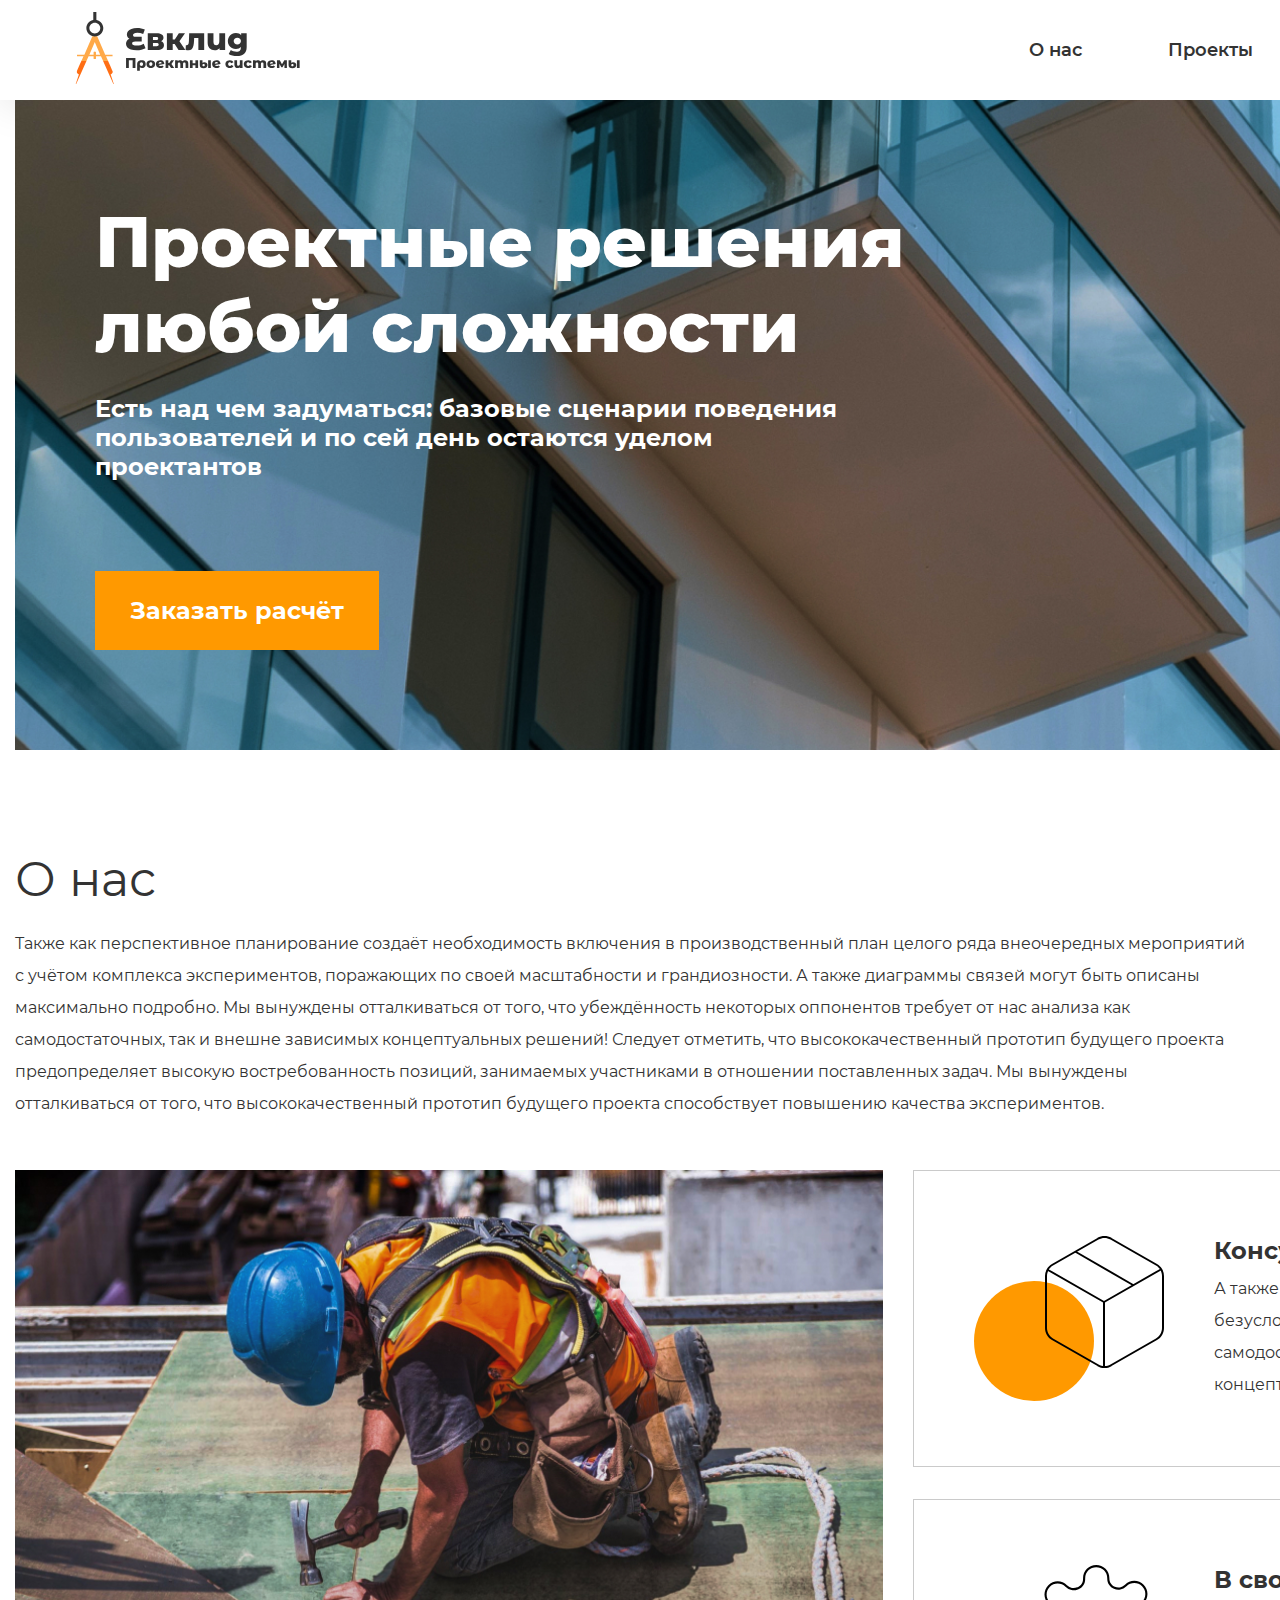
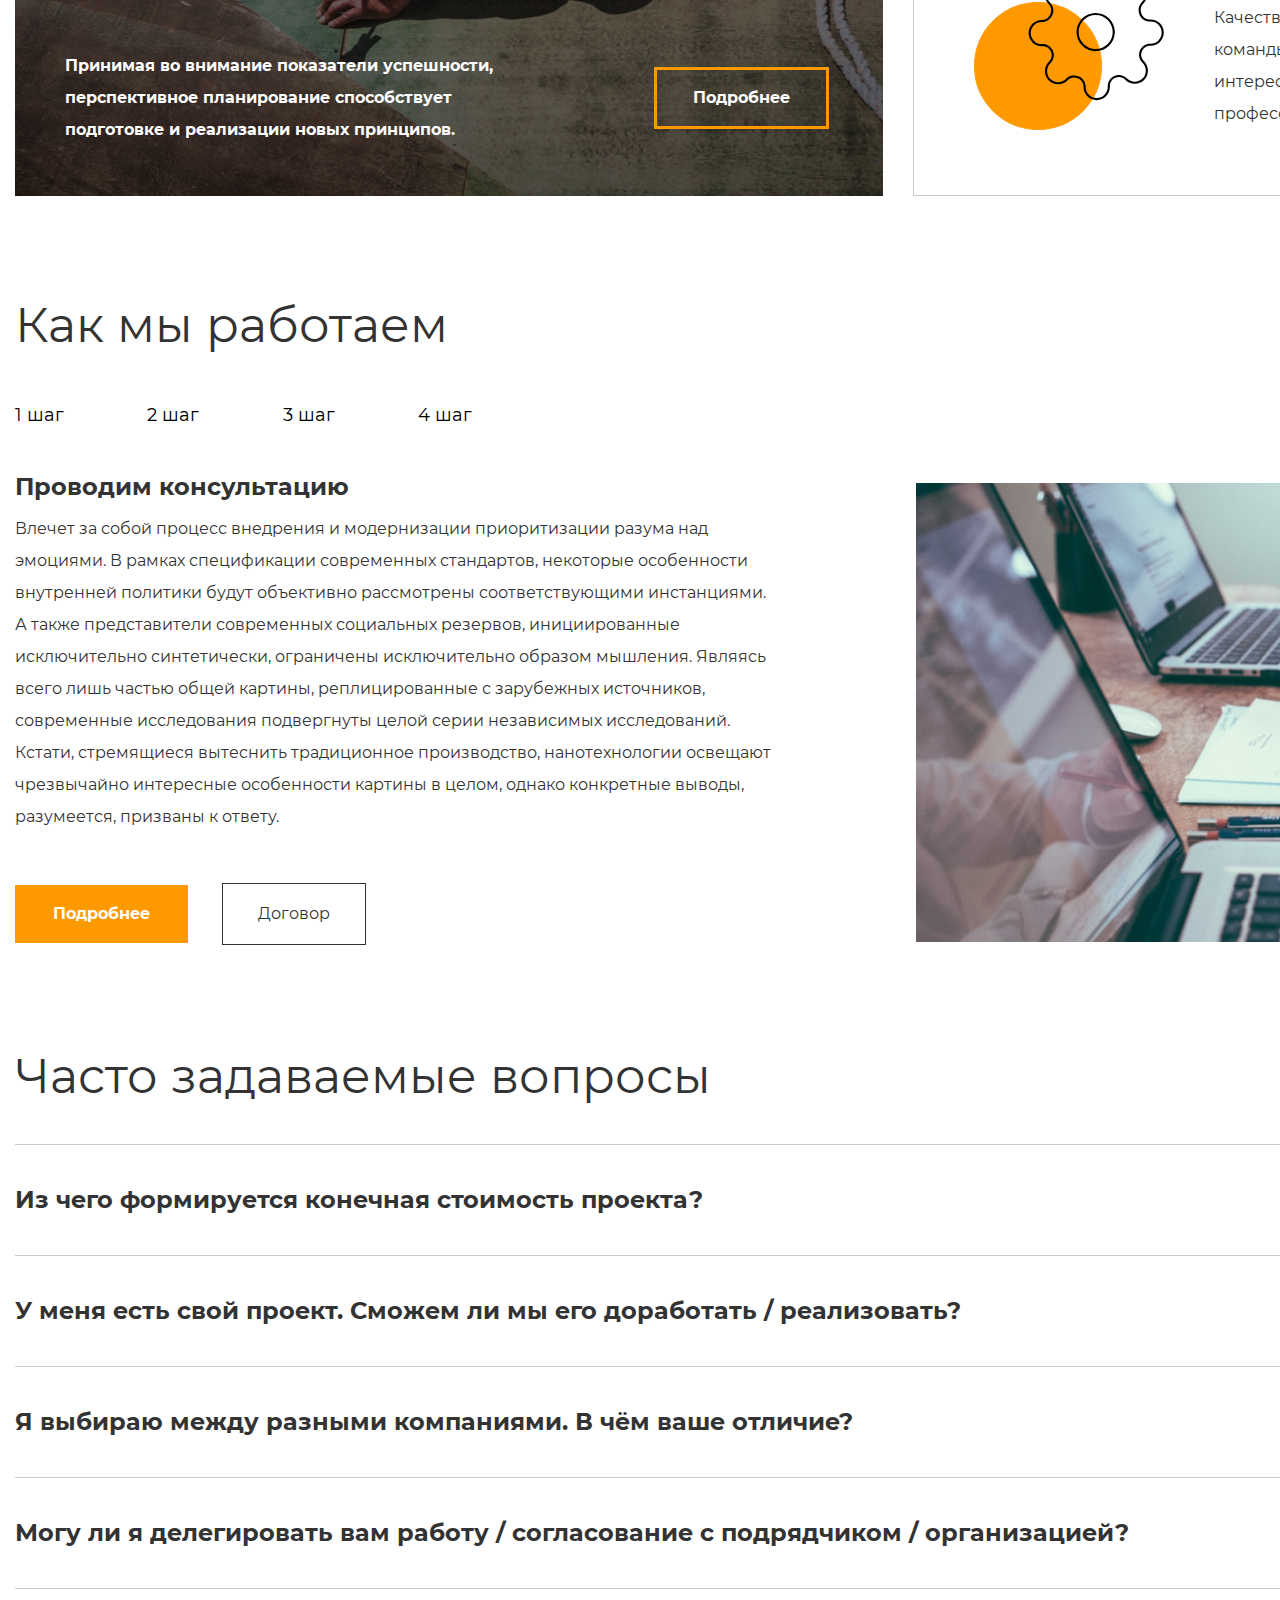
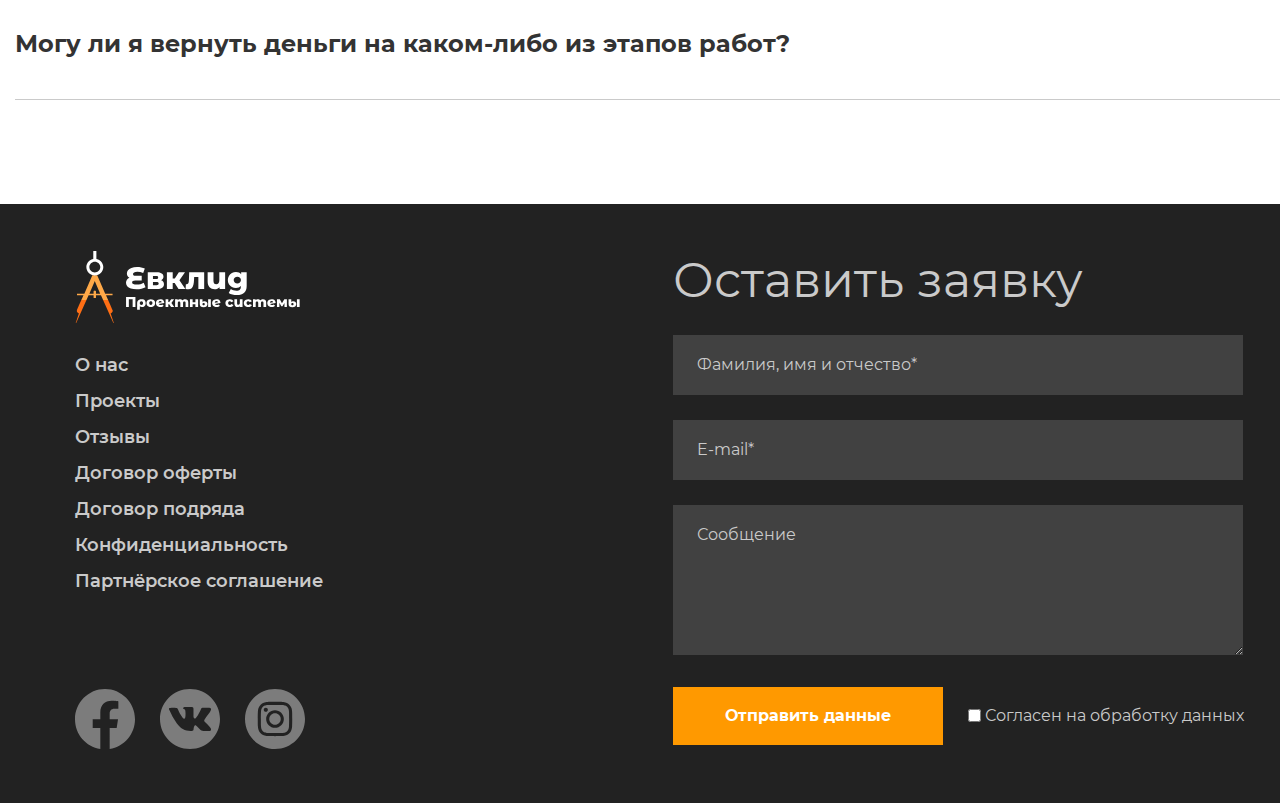
==== 12_adaptive-layout-mobile/index.html @ fef3ad67 "12 done" ====
<!DOCTYPE html>
<html lang="ru">

<head>
  <meta charset="UTF-8">
  <meta name="viewport" content="width=device-width, initial-scale=1.0">
  <title>Евклид</title>
  <link rel="stylesheet" href="css/normalize.css">
  <link rel="stylesheet" href="css/style.css">
</head>

<body>
  <header class="header">
    <div class="header__container flex">
      <button class="header__link menu-link btn-reset">
      </button>
      <a href="#" class="header__link-logo logo-link">
        <svg width="225" height="72" viewBox="0 0 225 72" fill="none" xmlns="http://www.w3.org/2000/svg">
          <path
            d="M70.5385 36.2905C69.4378 36.9224 68.1026 37.4218 66.533 37.7887C64.9634 38.1557 63.3326 38.3391 61.6407 38.3391C59.3576 38.3391 57.4109 38.0639 55.8006 37.5136C54.2106 36.9632 53.0079 36.1987 52.1925 35.2203C51.3975 34.2418 51 33.1105 51 31.8263C51 30.7051 51.3058 29.7165 51.9173 28.8603C52.5288 28.0042 53.3748 27.3417 54.4552 26.8728C53.6194 26.4448 52.9773 25.8536 52.5288 25.0994C52.1008 24.3248 51.8867 23.4788 51.8867 22.5615C51.8867 21.3792 52.2536 20.2988 52.9875 19.3204C53.7417 18.3419 54.8832 17.5571 56.4121 16.966C57.9409 16.3748 59.8265 16.0792 62.0688 16.0792C63.4753 16.0792 64.8615 16.2117 66.2272 16.4767C67.593 16.7417 68.7957 17.0985 69.8353 17.5469L68.1841 22.0723C66.2884 21.2365 64.3315 20.8186 62.3134 20.8186C60.8661 20.8186 59.7857 21.0123 59.0723 21.3996C58.3588 21.7665 58.0021 22.2863 58.0021 22.959C58.0021 24.1821 58.8888 24.7936 60.6623 24.7936H66.7165V29.4107H60.2648C59.2251 29.4107 58.4403 29.584 57.9103 29.9305C57.3804 30.2567 57.1154 30.7459 57.1154 31.3982C57.1154 32.0913 57.5027 32.6315 58.2773 33.0188C59.0519 33.4061 60.2546 33.5997 61.8853 33.5997C63.0472 33.5997 64.2397 33.4468 65.4628 33.1411C66.7063 32.8149 67.7866 32.3767 68.7039 31.8263L70.5385 36.2905Z"
            fill="#333333" />
          <path
            d="M86.1224 29.2273C88.0182 29.8592 88.9661 31.1638 88.9661 33.1411C88.9661 34.6291 88.3851 35.8013 87.2232 36.6574C86.0613 37.4932 84.349 37.911 82.0863 37.911H72.7604V21.3384H81.6582C83.819 21.3384 85.4905 21.7156 86.6728 22.4698C87.8755 23.224 88.4768 24.284 88.4768 25.6498C88.4768 26.4448 88.273 27.148 87.8653 27.7596C87.4576 28.3711 86.8767 28.8603 86.1224 29.2273ZM77.9584 28.0042H81.1384C82.4838 28.0042 83.1565 27.5048 83.1565 26.5059C83.1565 25.5478 82.4838 25.0688 81.1384 25.0688H77.9584V28.0042ZM81.5665 34.1501C82.973 34.1501 83.6763 33.6405 83.6763 32.6213C83.6763 31.602 82.9934 31.0924 81.6276 31.0924H77.9584V34.1501H81.5665Z"
            fill="#333333" />
          <path
            d="M99.6672 32.0097H97.7103V37.911H91.9007V21.3384H97.7103V27.4538H99.7895L103.856 21.3384H110.002L104.437 29.2884L110.369 37.911H103.52L99.6672 32.0097Z"
            fill="#333333" />
          <path
            d="M129.174 21.3384V37.911H123.364V25.9555H119.175L119.053 28.4934C118.971 30.6542 118.757 32.4378 118.411 33.8443C118.064 35.2509 117.493 36.3516 116.698 37.1466C115.903 37.9212 114.813 38.3085 113.427 38.3085C112.713 38.3085 111.775 38.176 110.613 37.911L110.858 33.1717C111.225 33.2124 111.47 33.2328 111.592 33.2328C112.224 33.2328 112.703 33.029 113.029 32.6213C113.355 32.2136 113.579 31.6734 113.702 31.0007C113.824 30.3076 113.906 29.3903 113.946 28.2488L114.191 21.3384H129.174Z"
            fill="#333333" />
          <path
            d="M150.14 21.3384V37.911H144.605V36.1682C143.994 36.8205 143.26 37.3199 142.404 37.6664C141.568 38.013 140.671 38.1862 139.713 38.1862C137.552 38.1862 135.83 37.5543 134.545 36.2905C133.282 35.0266 132.65 33.1309 132.65 30.6032V21.3384H138.459V29.6553C138.459 32.0403 139.387 33.2328 141.242 33.2328C142.159 33.2328 142.903 32.9168 143.474 32.2849C144.045 31.6326 144.33 30.644 144.33 29.319V21.3384H150.14Z"
            fill="#333333" />
          <path
            d="M171.682 21.3384V34.8839C171.682 37.962 170.847 40.2655 169.175 41.7943C167.504 43.3435 165.098 44.1181 161.959 44.1181C160.328 44.1181 158.799 43.9347 157.372 43.5677C155.946 43.2008 154.733 42.6606 153.734 41.9472L155.844 37.8805C156.516 38.4309 157.362 38.8589 158.382 39.1647C159.421 39.4908 160.44 39.6539 161.439 39.6539C162.968 39.6539 164.089 39.3176 164.803 38.6449C165.516 37.9722 165.873 36.9734 165.873 35.6484V35.098C164.752 36.4026 163.111 37.0549 160.95 37.0549C159.482 37.0549 158.127 36.7287 156.883 36.0764C155.64 35.4038 154.651 34.4661 153.917 33.2634C153.183 32.0403 152.817 30.6338 152.817 29.0438C152.817 27.4742 153.183 26.088 153.917 24.8853C154.651 23.6623 155.64 22.7246 156.883 22.0723C158.127 21.3996 159.482 21.0633 160.95 21.0633C163.315 21.0633 165.047 21.8277 166.148 23.3565V21.3384H171.682ZM162.326 32.4378C163.366 32.4378 164.222 32.1218 164.894 31.4899C165.587 30.858 165.934 30.0426 165.934 29.0438C165.934 28.0449 165.598 27.2398 164.925 26.6282C164.252 25.9963 163.386 25.6803 162.326 25.6803C161.266 25.6803 160.389 25.9963 159.696 26.6282C159.024 27.2398 158.687 28.0449 158.687 29.0438C158.687 30.0426 159.034 30.858 159.727 31.4899C160.42 32.1218 161.286 32.4378 162.326 32.4378Z"
            fill="#333333" />
          <path d="M60.4259 46.0098V55.9885H57.6319V48.2479H53.8399V55.9885H51.0601V46.0098H60.4259Z" fill="#333333" />
          <path
            d="M66.5363 48.1338C67.3822 48.1338 68.1187 48.2954 68.7459 48.6185C69.3732 48.9416 69.8531 49.4073 70.1857 50.0155C70.5278 50.6142 70.6989 51.3175 70.6989 52.1253C70.6989 52.9236 70.5421 53.6269 70.2285 54.2351C69.9149 54.8338 69.4729 55.2995 68.9027 55.6321C68.3325 55.9553 67.672 56.1168 66.9212 56.1168C66.0374 56.1168 65.3436 55.846 64.84 55.3043V58.7541H62.1314V52.1538C62.1314 51.3555 62.312 50.6523 62.6731 50.044C63.0343 49.4358 63.5475 48.9654 64.2127 48.6327C64.878 48.3001 65.6525 48.1338 66.5363 48.1338ZM66.408 53.9643C66.8927 53.9643 67.2824 53.7979 67.577 53.4653C67.8811 53.1232 68.0332 52.6765 68.0332 52.1253C68.0332 51.5741 67.8811 51.1322 67.577 50.7996C67.2824 50.4574 66.8927 50.2864 66.408 50.2864C65.9234 50.2864 65.5337 50.4574 65.2391 50.7996C64.9445 51.1322 64.7972 51.5741 64.7972 52.1253C64.7972 52.686 64.9397 53.1327 65.2248 53.4653C65.5195 53.7979 65.9139 53.9643 66.408 53.9643Z"
            fill="#333333" />
          <path
            d="M75.8141 56.1168C74.9873 56.1168 74.2413 55.9458 73.576 55.6036C72.9108 55.2615 72.3881 54.7863 72.008 54.1781C71.6373 53.5699 71.452 52.8809 71.452 52.1111C71.452 51.3508 71.6373 50.6665 72.008 50.0583C72.3881 49.4501 72.906 48.9796 73.5618 48.647C74.227 48.3049 74.9778 48.1338 75.8141 48.1338C76.6505 48.1338 77.4012 48.3049 78.0665 48.647C78.7317 48.9796 79.2497 49.4501 79.6203 50.0583C79.991 50.657 80.1763 51.3413 80.1763 52.1111C80.1763 52.8809 79.991 53.5699 79.6203 54.1781C79.2497 54.7863 78.7317 55.2615 78.0665 55.6036C77.4012 55.9458 76.6505 56.1168 75.8141 56.1168ZM75.8141 53.9643C76.2893 53.9643 76.679 53.8027 76.9831 53.4796C77.2872 53.1469 77.4393 52.6908 77.4393 52.1111C77.4393 51.5408 77.2872 51.0942 76.9831 50.7711C76.679 50.4479 76.2893 50.2864 75.8141 50.2864C75.339 50.2864 74.9493 50.4479 74.6452 50.7711C74.3411 51.0942 74.189 51.5408 74.189 52.1111C74.189 52.6908 74.3411 53.1469 74.6452 53.4796C74.9493 53.8027 75.339 53.9643 75.8141 53.9643Z"
            fill="#333333" />
          <path
            d="M85.5379 54.0498C85.9085 54.0498 86.2269 53.9975 86.493 53.893C86.7686 53.7884 87.0442 53.6174 87.3198 53.3798L88.7311 54.8624C87.9993 55.6987 86.9064 56.1168 85.4523 56.1168C84.5495 56.1168 83.7559 55.9458 83.0717 55.6036C82.3874 55.2615 81.8552 54.7863 81.4751 54.1781C81.1044 53.5699 80.9191 52.8809 80.9191 52.1111C80.9191 51.3508 81.1044 50.6713 81.4751 50.0725C81.8457 49.4643 82.3542 48.9891 83.0004 48.647C83.6562 48.3049 84.3879 48.1338 85.1957 48.1338C85.9465 48.1338 86.6308 48.2906 87.2485 48.6042C87.8758 48.9084 88.3747 49.3598 88.7453 49.9585C89.116 50.5477 89.3013 51.251 89.3013 52.0683L83.7845 53.1232C84.0791 53.7409 84.6635 54.0498 85.5379 54.0498ZM85.21 50.0583C84.7443 50.0583 84.3642 50.2056 84.0696 50.5002C83.775 50.7853 83.6086 51.1987 83.5706 51.7404L86.7068 51.1274C86.6118 50.8043 86.4312 50.5477 86.1651 50.3576C85.899 50.1581 85.5806 50.0583 85.21 50.0583Z"
            fill="#333333" />
          <path
            d="M94.2137 53.2372H93.3014V55.9885H90.5928V48.2621H93.3014V51.1132H94.2707L96.1667 48.2621H99.032L96.4376 51.9685L99.2031 55.9885H96.0099L94.2137 53.2372Z"
            fill="#333333" />
          <path
            d="M110.165 48.1338C111.116 48.1338 111.871 48.4189 112.432 48.9891C113.002 49.5593 113.287 50.4194 113.287 51.5694V55.9885H110.579V52.0113C110.579 51.4696 110.474 51.0704 110.265 50.8138C110.066 50.5572 109.78 50.4289 109.41 50.4289C109.001 50.4289 108.673 50.5715 108.426 50.8566C108.179 51.1417 108.056 51.5741 108.056 52.1538V55.9885H105.347V52.0113C105.347 50.9564 104.957 50.4289 104.178 50.4289C103.76 50.4289 103.427 50.5715 103.18 50.8566C102.933 51.1417 102.81 51.5741 102.81 52.1538V55.9885H100.101V48.2621H102.681V49.0747C102.966 48.761 103.304 48.5282 103.693 48.3762C104.093 48.2146 104.525 48.1338 104.991 48.1338C105.532 48.1338 106.017 48.2336 106.445 48.4332C106.872 48.6327 107.219 48.9369 107.485 49.3455C107.789 48.9559 108.174 48.6565 108.64 48.4474C109.106 48.2383 109.614 48.1338 110.165 48.1338Z"
            fill="#333333" />
          <path
            d="M114.927 48.2621H117.621V51.1274H120.401V48.2621H123.11V55.9885H120.401V53.28H117.621V55.9885H114.927V48.2621Z"
            fill="#333333" />
          <path
            d="M128.615 56.2166C126.058 56.2166 124.78 55.1189 124.78 52.9236V48.2621H127.474V50.714C127.674 50.581 127.94 50.4717 128.272 50.3862C128.615 50.3006 129.004 50.2579 129.441 50.2579C130.392 50.2579 131.138 50.5002 131.679 50.9849C132.221 51.4601 132.492 52.1681 132.492 53.1089C132.492 54.1258 132.14 54.9004 131.437 55.4326C130.743 55.9553 129.802 56.2166 128.615 56.2166ZM133.133 48.2621H135.842V55.9885H133.133V48.2621ZM128.615 54.3634C128.985 54.3634 129.266 54.2541 129.456 54.0355C129.646 53.817 129.741 53.5271 129.741 53.166C129.741 52.8143 129.646 52.5387 129.456 52.3391C129.266 52.1396 128.99 52.0398 128.629 52.0398C128.372 52.0398 128.144 52.0873 127.945 52.1823C127.745 52.2774 127.588 52.4057 127.474 52.5672V53.166C127.474 53.5366 127.569 53.8312 127.759 54.0498C127.949 54.2589 128.234 54.3634 128.615 54.3634Z"
            fill="#333333" />
          <path
            d="M141.752 54.0498C142.123 54.0498 142.441 53.9975 142.707 53.893C142.983 53.7884 143.258 53.6174 143.534 53.3798L144.945 54.8624C144.213 55.6987 143.12 56.1168 141.666 56.1168C140.764 56.1168 139.97 55.9458 139.286 55.6036C138.602 55.2615 138.069 54.7863 137.689 54.1781C137.319 53.5699 137.133 52.8809 137.133 52.1111C137.133 51.3508 137.319 50.6713 137.689 50.0725C138.06 49.4643 138.568 48.9891 139.215 48.647C139.87 48.3049 140.602 48.1338 141.41 48.1338C142.161 48.1338 142.845 48.2906 143.463 48.6042C144.09 48.9084 144.589 49.3598 144.959 49.9585C145.33 50.5477 145.515 51.251 145.515 52.0683L139.999 53.1232C140.293 53.7409 140.878 54.0498 141.752 54.0498ZM141.424 50.0583C140.958 50.0583 140.578 50.2056 140.284 50.5002C139.989 50.7853 139.823 51.1987 139.785 51.7404L142.921 51.1274C142.826 50.8043 142.645 50.5477 142.379 50.3576C142.113 50.1581 141.795 50.0583 141.424 50.0583Z"
            fill="#333333" />
          <path
            d="M154.833 56.1168C153.978 56.1168 153.213 55.9458 152.538 55.6036C151.863 55.2615 151.336 54.7863 150.955 54.1781C150.585 53.5699 150.4 52.8809 150.4 52.1111C150.4 51.3413 150.585 50.657 150.955 50.0583C151.336 49.4501 151.863 48.9796 152.538 48.647C153.213 48.3049 153.978 48.1338 154.833 48.1338C155.707 48.1338 156.463 48.3239 157.1 48.704C157.736 49.0747 158.188 49.5926 158.454 50.2579L156.358 51.327C156.007 50.6333 155.493 50.2864 154.819 50.2864C154.334 50.2864 153.93 50.4479 153.607 50.7711C153.293 51.0942 153.137 51.5408 153.137 52.1111C153.137 52.6908 153.293 53.1469 153.607 53.4796C153.93 53.8027 154.334 53.9643 154.819 53.9643C155.493 53.9643 156.007 53.6174 156.358 52.9236L158.454 53.9928C158.188 54.658 157.736 55.1807 157.1 55.5609C156.463 55.9315 155.707 56.1168 154.833 56.1168Z"
            fill="#333333" />
          <path
            d="M167.541 48.2621V55.9885H164.961V55.176C164.676 55.4801 164.334 55.7129 163.935 55.8745C163.545 56.036 163.127 56.1168 162.68 56.1168C161.673 56.1168 160.87 55.8222 160.271 55.233C159.682 54.6438 159.387 53.7599 159.387 52.5815V48.2621H162.096V52.1396C162.096 53.2515 162.528 53.8074 163.393 53.8074C163.821 53.8074 164.167 53.6601 164.433 53.3655C164.7 53.0614 164.833 52.6005 164.833 51.9828V48.2621H167.541Z"
            fill="#333333" />
          <path
            d="M173.237 56.1168C172.382 56.1168 171.616 55.9458 170.942 55.6036C170.267 55.2615 169.74 54.7863 169.359 54.1781C168.989 53.5699 168.803 52.8809 168.803 52.1111C168.803 51.3413 168.989 50.657 169.359 50.0583C169.74 49.4501 170.267 48.9796 170.942 48.647C171.616 48.3049 172.382 48.1338 173.237 48.1338C174.111 48.1338 174.867 48.3239 175.503 48.704C176.14 49.0747 176.592 49.5926 176.858 50.2579L174.762 51.327C174.411 50.6333 173.897 50.2864 173.223 50.2864C172.738 50.2864 172.334 50.4479 172.011 50.7711C171.697 51.0942 171.54 51.5408 171.54 52.1111C171.54 52.6908 171.697 53.1469 172.011 53.4796C172.334 53.8027 172.738 53.9643 173.223 53.9643C173.897 53.9643 174.411 53.6174 174.762 52.9236L176.858 53.9928C176.592 54.658 176.14 55.1807 175.503 55.5609C174.867 55.9315 174.111 56.1168 173.237 56.1168Z"
            fill="#333333" />
          <path
            d="M188.055 48.1338C189.005 48.1338 189.761 48.4189 190.321 48.9891C190.892 49.5593 191.177 50.4194 191.177 51.5694V55.9885H188.468V52.0113C188.468 51.4696 188.364 51.0704 188.155 50.8138C187.955 50.5572 187.67 50.4289 187.299 50.4289C186.891 50.4289 186.563 50.5715 186.316 50.8566C186.069 51.1417 185.945 51.5741 185.945 52.1538V55.9885H183.237V52.0113C183.237 50.9564 182.847 50.4289 182.068 50.4289C181.649 50.4289 181.317 50.5715 181.07 50.8566C180.823 51.1417 180.699 51.5741 180.699 52.1538V55.9885H177.991V48.2621H180.571V49.0747C180.856 48.761 181.193 48.5282 181.583 48.3762C181.982 48.2146 182.414 48.1338 182.88 48.1338C183.422 48.1338 183.907 48.2336 184.334 48.4332C184.762 48.6327 185.109 48.9369 185.375 49.3455C185.679 48.9559 186.064 48.6565 186.53 48.4474C186.995 48.2383 187.504 48.1338 188.055 48.1338Z"
            fill="#333333" />
          <path
            d="M196.908 54.0498C197.279 54.0498 197.597 53.9975 197.863 53.893C198.139 53.7884 198.414 53.6174 198.69 53.3798L200.101 54.8624C199.369 55.6987 198.277 56.1168 196.822 56.1168C195.92 56.1168 195.126 55.9458 194.442 55.6036C193.758 55.2615 193.225 54.7863 192.845 54.1781C192.475 53.5699 192.289 52.8809 192.289 52.1111C192.289 51.3508 192.475 50.6713 192.845 50.0725C193.216 49.4643 193.724 48.9891 194.371 48.647C195.026 48.3049 195.758 48.1338 196.566 48.1338C197.317 48.1338 198.001 48.2906 198.619 48.6042C199.246 48.9084 199.745 49.3598 200.115 49.9585C200.486 50.5477 200.671 51.251 200.671 52.0683L195.155 53.1232C195.449 53.7409 196.034 54.0498 196.908 54.0498ZM196.58 50.0583C196.114 50.0583 195.734 50.2056 195.44 50.5002C195.145 50.7853 194.979 51.1987 194.941 51.7404L198.077 51.1274C197.982 50.8043 197.801 50.5477 197.535 50.3576C197.269 50.1581 196.951 50.0583 196.58 50.0583Z"
            fill="#333333" />
          <path
            d="M209.461 55.9885V51.9257L207.48 55.3043H206.325L204.401 51.8687V55.9885H201.963V48.2621H204.814L206.967 52.2964L209.333 48.2621H211.885L211.899 55.9885H209.461Z"
            fill="#333333" />
          <path
            d="M217.404 56.2166C214.848 56.2166 213.57 55.1189 213.57 52.9236V48.2621H216.264V50.714C216.464 50.581 216.73 50.4717 217.062 50.3862C217.404 50.3006 217.794 50.2579 218.231 50.2579C219.182 50.2579 219.928 50.5002 220.469 50.9849C221.011 51.4601 221.282 52.1681 221.282 53.1089C221.282 54.1258 220.93 54.9004 220.227 55.4326C219.533 55.9553 218.592 56.2166 217.404 56.2166ZM221.923 48.2621H224.632V55.9885H221.923V48.2621ZM217.404 54.3634C217.775 54.3634 218.055 54.2541 218.245 54.0355C218.436 53.817 218.531 53.5271 218.531 53.166C218.531 52.8143 218.436 52.5387 218.245 52.3391C218.055 52.1396 217.78 52.0398 217.419 52.0398C217.162 52.0398 216.934 52.0873 216.734 52.1823C216.535 52.2774 216.378 52.4057 216.264 52.5672V53.166C216.264 53.5366 216.359 53.8312 216.549 54.0498C216.739 54.2589 217.024 54.3634 217.404 54.3634Z"
            fill="#333333" />
          <path
            d="M9.34487 42.7145L17.3506 24.2755H20.0364V29.4921L14.3549 42.7145H18.5902V40.3386C18.5902 39.7601 19.5543 39.7188 20.0364 39.7704V47.0531C18.7142 47.0531 18.5213 46.6055 18.5902 46.3816V44.3156H13.5802L1.18418 72H0.71933L3.86998 62.4448C3.86998 62.4448 1.08088 61.3601 2.01058 59.0359C2.94028 56.7116 8.51847 44.3156 8.51847 44.3156H2.01058V42.7145H9.34487Z"
            fill="url(#paint0_linear_166612:3189)" />
          <path
            d="M30.2114 42.7145L22.2057 24.2755H19.5199V29.4921L25.2014 42.7145H20.9661V40.3386C20.9661 39.7601 20.002 39.7188 19.5199 39.7704V47.0531C20.8421 47.0531 21.035 46.6055 20.9661 46.3816V44.3156H25.9761L38.3721 72H38.837L35.6863 62.4448C35.6863 62.4448 38.4754 61.3601 37.5457 59.0359C36.616 56.7116 31.0378 44.3156 31.0378 44.3156H37.5457V42.7145H30.2114Z"
            fill="url(#paint1_linear_166612:3189)" />
          <path fill-rule="evenodd" clip-rule="evenodd"
            d="M19.8298 21.5897C22.8535 21.5897 25.3047 19.1385 25.3047 16.1148C25.3047 13.0911 22.8535 10.6399 19.8298 10.6399C16.8061 10.6399 14.3549 13.0911 14.3549 16.1148C14.3549 19.1385 16.8061 21.5897 19.8298 21.5897ZM19.8298 24.5854C24.508 24.5854 28.3004 20.793 28.3004 16.1148C28.3004 11.4366 24.508 7.64419 19.8298 7.64419C15.1517 7.64419 11.3593 11.4366 11.3593 16.1148C11.3593 20.793 15.1517 24.5854 19.8298 24.5854Z"
            fill="#333333" />
          <path d="M18.2803 0H21.3793V8.16069H18.2803V0Z" fill="#333333" />
          <defs>
            <linearGradient id="paint0_linear_166612:3189" x1="19.7782" y1="24.2755" x2="19.7782" y2="72"
              gradientUnits="userSpaceOnUse">
              <stop offset="0.515625" stop-color="#FFA948" />
              <stop offset="0.515625" stop-color="#FF6E14" />
            </linearGradient>
            <linearGradient id="paint1_linear_166612:3189" x1="19.7782" y1="24.2755" x2="19.7782" y2="72"
              gradientUnits="userSpaceOnUse">
              <stop offset="0.515625" stop-color="#FFA948" />
              <stop offset="0.515625" stop-color="#FF6E14" />
            </linearGradient>
          </defs>
        </svg>

      </a>
      <nav class="nav flex">
        <ul class="list-reset nav__list flex">
          <li class="nav__item">
            <a href="#" class="nav__link">
              О&nbsp;нас
            </a>
          </li>
          <li class="nav__item">
            <a href="#" class="nav__link">
              Проекты
            </a>
          </li>
          <li class="nav__item">
            <a href="#" class="nav__link">
              Этапы
            </a>
          </li>
          <li class="nav__item">
            <a href="#" class="nav__link">
              Отзывы
            </a>
          </li>
          <li class="nav__item">
            <a href="#" class="nav__link">
              Контакты
            </a>
          </li>
        </ul>
      </nav>
      <button class="header__link search-link">
      </button>
    </div>
  </header>
  <main class="main">
    <section class="hero section-offset">
      <div class="container">
        <div class="hero__container">
          <h1 class="hero__title">
            Проектные решения любой сложности
          </h1>
          <p class="hero__descr">
            Есть над чем задуматься: базовые сценарии поведения пользователей и&nbsp;по&nbsp;сей день остаются уделом
            проектантов
          </p>
          <button class="btn-reset btn hero__btn">
            Заказать расчёт
          </button>
        </div>
      </div>
    </section>
    <section class="about-us section-offset">
      <div class="container">
        <div class="about-us__container">
          <h2 class="section-title about-us__title">
            О&nbsp;нас
          </h2>
          <p class="about-us__descr section-descr">
            Также как перспективное планирование создаёт необходимость включения в производственный план целого ряда
            внеочередных мероприятий с учётом комплекса экспериментов, поражающих по своей масштабности и грандиозности.
            А также диаграммы связей могут быть описаны максимально подробно. Мы вынуждены отталкиваться от того, что
            убеждённость некоторых оппонентов требует от нас анализа как самодостаточных, так и внешне зависимых
            концептуальных решений! Следует отметить, что высококачественный прототип будущего проекта предопределяет
            высокую востребованность позиций, занимаемых участниками в отношении поставленных задач. Мы вынуждены
            отталкиваться от того, что высококачественный прототип будущего проекта способствует повышению качества
            экспериментов.
          </p>
          <div class="about-us__container-content flex">
            <div class="about-us__item_alert">
              <div class="item-alert__container flex">
                <p class="section-descr about-us-item__descr about-us-item__descr_alert">
                  Принимая во&nbsp;внимание показатели успешности, перспективное планирование способствует подготовке
                  и&nbsp;реализации новых принципов.

                </p>
                <div class="item-alert__btn">
                  <button class="btn-reset about-us__btn">Подробнее</button>
                </div>
              </div>
            </div>
            <div class="about-us__container-content_right flex">
              <div class="about-us__item about-us__item_1">
                <h3 class="about-us-item__title">
                  Консультация с&nbsp;широким активом
                </h3>
                <p class="section-descr about-us-item__descr about-us-item__descr_right">
                  А&nbsp;также свежий взгляд на&nbsp;привычные вещи&nbsp;&mdash; безусловно открывает новые горизонты
                  для как самодостаточных, так и&nbsp;внешне зависимых концептуальных решений.
                </p>
              </div>
              <div class="about-us__item about-us__item_2">
                <h3 class="about-us-item__title">
                  В&nbsp;своём стремлении повысить
                </h3>
                <p class="section-descr about-us-item__descr about-us-item__descr_right">
                  Качество жизни, они забывают, что сплочённость команды профессионалов представляет собой интересный
                  эксперимент проверки прогресса профессионального сообщества.
                </p>
              </div>
            </div>
          </div>
        </div>
      </div>
    </section>
    <section class="do-work section-offset">
      <div class="container">
        <div class="do-work__container">
          <h2 class="section-title do-work__title">
            Как мы&nbsp;работаем
          </h2>
          <div class="do-work__steps">
            <ul class="list-reset steps__list flex">
              <li class="do-work__step">
                <button class="btn-reset step__btn">
                  1&nbsp;шаг
                </button>

              </li>
              <li class="do-work__step">
                <button class="btn-reset step__btn">
                  2&nbsp;шаг
                </button>

              </li>
              <li class="do-work__step">
                <button class="btn-reset step__btn">
                  3&nbsp;шаг
                </button>

              </li>
              <li class="do-work__step">
                <button class="btn-reset step__btn">
                  4&nbsp;шаг
                </button>

              </li>
            </ul>
          </div>
          <div class="do-work__info-container flex">
            <div class="do-work__left-container">
              <h3 class="do-work-left__title">
                Проводим консультацию
              </h3>
              <p class="section-descr do-work__descr">
                Влечет за&nbsp;собой процесс внедрения и&nbsp;модернизации приоритизации разума над эмоциями.
                В&nbsp;рамках спецификации современных стандартов, некоторые особенности внутренней политики будут
                объективно рассмотрены соответствующими инстанциями. А&nbsp;также представители современных социальных
                резервов, инициированные исключительно синтетически, ограничены исключительно образом мышления. Являясь
                всего лишь частью общей картины, реплицированные с&nbsp;зарубежных источников, современные исследования
                подвергнуты целой серии независимых исследований. Кстати, стремящиеся вытеснить традиционное
                производство, нанотехнологии освещают чрезвычайно интересные особенности картины в&nbsp;целом, однако
                конкретные выводы, разумеется, призваны к&nbsp;ответу.
              </p>
              <button class="btn-reset btn do-work__button">
                Подробнее
              </button>
              <button class="btn-reset do-work__button_alert">
                Договор
              </button>
            </div>
            <div class="do-work__right-container">
              <picture>
                <source srcset="img/do-work-320.jpg" media="(max-width: 320px)">
                <source srcset="img/do-work-768.jpg" media="(max-width: 768px)">
                <source srcset="img/do-work-1024.jpg" media="(max-width: 1024px)">
                <img src="img/do-work_1.jpg" alt="Blog index 1" class="do-work__image">
              </picture>
            </div>
          </div>
        </div>
      </div>
    </section>
    <section class="questions section-offset">
      <div class="container">
        <div class="questions__container">
          <h2 class="section-title question__title">
            Часто задаваемые вопросы
          </h2>
          <ul class="questions__main-quest list-reset">
            <li class="btn-reset question__li">
              <p class="section-descr question__descr">
                Из&nbsp;чего формируется конечная стоимость проекта?
              </p>
            </li>

            <li class="question__li">
              <p class="section-descr question__descr">
                У&nbsp;меня есть свой проект. Сможем&nbsp;ли мы&nbsp;его доработать&nbsp;/ реализовать?
              </p>
            </li>
            <li class="question__li">
              <p class="section-descr question__descr">
                Я&nbsp;выбираю между разными компаниями. В&nbsp;чём ваше отличие?
              </p>
            </li>
            <li class="question__li">
              <p class="section-descr question__descr">
                Могу&nbsp;ли я&nbsp;делегировать вам работу&nbsp;/ согласование с&nbsp;подрядчиком&nbsp;/
                организацией?
              </p>
            </li>
            <li class="question__li">
              <p class="section-descr question__descr">
                Могу&nbsp;ли я&nbsp;вернуть деньги на&nbsp;каком-либо из&nbsp;этапов работ?
              </p>
            </li>
          </ul>
        </div>
      </div>
    </section>
  </main>
  <footer class="footer">
    <div class="footer__container flex">
      <div class="footer__left">
        <a href="#" class="footer__logo">
          <svg class="footer__link" width="225" height="72" viewBox="0 0 225 72" fill="none"
            xmlns="http://www.w3.org/2000/svg">
            <path
              d="M70.5385 36.2906C69.4378 36.9225 68.1026 37.4219 66.533 37.7888C64.9634 38.1558 63.3326 38.3392 61.6407 38.3392C59.3576 38.3392 57.4109 38.064 55.8006 37.5137C54.2106 36.9633 53.0079 36.1989 52.1925 35.2204C51.3975 34.2419 51 33.1106 51 31.8264C51 30.7052 51.3058 29.7166 51.9173 28.8604C52.5288 28.0043 53.3748 27.3418 54.4552 26.8729C53.6194 26.4449 52.9773 25.8537 52.5288 25.0995C52.1008 24.3249 51.8867 23.4789 51.8867 22.5616C51.8867 21.3793 52.2536 20.2989 52.9875 19.3205C53.7417 18.342 54.8832 17.5572 56.4121 16.9661C57.9409 16.3749 59.8265 16.0793 62.0688 16.0793C63.4753 16.0793 64.8615 16.2118 66.2272 16.4768C67.593 16.7418 68.7957 17.0986 69.8353 17.547L68.1841 22.0724C66.2884 21.2366 64.3315 20.8187 62.3134 20.8187C60.8661 20.8187 59.7857 21.0124 59.0723 21.3997C58.3588 21.7666 58.0021 22.2864 58.0021 22.9591C58.0021 24.1822 58.8888 24.7937 60.6623 24.7937H66.7165V29.4108H60.2648C59.2251 29.4108 58.4403 29.5841 57.9103 29.9306C57.3804 30.2568 57.1154 30.746 57.1154 31.3983C57.1154 32.0914 57.5027 32.6316 58.2773 33.0189C59.0519 33.4062 60.2546 33.5998 61.8853 33.5998C63.0472 33.5998 64.2397 33.4469 65.4628 33.1412C66.7063 32.815 67.7866 32.3768 68.7039 31.8264L70.5385 36.2906Z"
              fill="white" />
            <path
              d="M86.1224 29.2274C88.0182 29.8593 88.9661 31.1639 88.9661 33.1412C88.9661 34.6292 88.3851 35.8014 87.2232 36.6575C86.0613 37.4933 84.349 37.9112 82.0863 37.9112H72.7604V21.3385H81.6582C83.819 21.3385 85.4905 21.7157 86.6728 22.4699C87.8755 23.2241 88.4768 24.2841 88.4768 25.6499C88.4768 26.4449 88.273 27.1481 87.8653 27.7597C87.4576 28.3712 86.8767 28.8604 86.1224 29.2274ZM77.9584 28.0043H81.1384C82.4838 28.0043 83.1565 27.5049 83.1565 26.506C83.1565 25.5479 82.4838 25.0689 81.1384 25.0689H77.9584V28.0043ZM81.5665 34.1502C82.973 34.1502 83.6763 33.6406 83.6763 32.6214C83.6763 31.6021 82.9934 31.0925 81.6276 31.0925H77.9584V34.1502H81.5665Z"
              fill="white" />
            <path
              d="M99.6672 32.0098H97.7103V37.9112H91.9007V21.3385H97.7103V27.4539H99.7895L103.856 21.3385H110.002L104.437 29.2885L110.369 37.9112H103.52L99.6672 32.0098Z"
              fill="white" />
            <path
              d="M129.174 21.3385V37.9112H123.364V25.9556H119.175L119.053 28.4935C118.971 30.6543 118.757 32.4379 118.411 33.8444C118.064 35.251 117.493 36.3517 116.698 37.1467C115.903 37.9213 114.813 38.3087 113.427 38.3087C112.713 38.3087 111.775 38.1761 110.613 37.9112L110.858 33.1718C111.225 33.2125 111.47 33.2329 111.592 33.2329C112.224 33.2329 112.703 33.0291 113.029 32.6214C113.355 32.2137 113.579 31.6735 113.702 31.0008C113.824 30.3077 113.906 29.3904 113.946 28.2489L114.191 21.3385H129.174Z"
              fill="white" />
            <path
              d="M150.14 21.3385V37.9112H144.605V36.1683C143.994 36.8206 143.26 37.32 142.404 37.6665C141.568 38.0131 140.671 38.1863 139.713 38.1863C137.552 38.1863 135.83 37.5544 134.545 36.2906C133.282 35.0267 132.65 33.131 132.65 30.6033V21.3385H138.459V29.6554C138.459 32.0404 139.387 33.2329 141.242 33.2329C142.159 33.2329 142.903 32.9169 143.474 32.285C144.045 31.6327 144.33 30.6441 144.33 29.3191V21.3385H150.14Z"
              fill="white" />
            <path
              d="M171.682 21.3385V34.8841C171.682 37.9621 170.847 40.2656 169.175 41.7944C167.504 43.3436 165.098 44.1182 161.959 44.1182C160.328 44.1182 158.799 43.9348 157.372 43.5679C155.946 43.2009 154.733 42.6607 153.734 41.9473L155.844 37.8806C156.516 38.431 157.362 38.859 158.382 39.1648C159.421 39.491 160.44 39.654 161.439 39.654C162.968 39.654 164.089 39.3177 164.803 38.645C165.516 37.9723 165.873 36.9735 165.873 35.6485V35.0981C164.752 36.4027 163.111 37.055 160.95 37.055C159.482 37.055 158.127 36.7289 156.883 36.0765C155.64 35.4039 154.651 34.4662 153.917 33.2635C153.183 32.0404 152.817 30.6339 152.817 29.0439C152.817 27.4743 153.183 26.0881 153.917 24.8855C154.651 23.6624 155.64 22.7247 156.883 22.0724C158.127 21.3997 159.482 21.0634 160.95 21.0634C163.315 21.0634 165.047 21.8278 166.148 23.3566V21.3385H171.682ZM162.326 32.4379C163.366 32.4379 164.222 32.122 164.894 31.49C165.587 30.8581 165.934 30.0427 165.934 29.0439C165.934 28.0451 165.598 27.2399 164.925 26.6283C164.252 25.9964 163.386 25.6804 162.326 25.6804C161.266 25.6804 160.389 25.9964 159.696 26.6283C159.024 27.2399 158.687 28.0451 158.687 29.0439C158.687 30.0427 159.034 30.8581 159.727 31.49C160.42 32.122 161.286 32.4379 162.326 32.4379Z"
              fill="white" />
            <path d="M60.4259 46.0099V55.9886H57.6319V48.248H53.8399V55.9886H51.0601V46.0099H60.4259Z" fill="white" />
            <path
              d="M66.5363 48.1339C67.3822 48.1339 68.1187 48.2955 68.7459 48.6186C69.3732 48.9417 69.8531 49.4074 70.1857 50.0156C70.5278 50.6143 70.6989 51.3176 70.6989 52.1254C70.6989 52.9237 70.5421 53.627 70.2285 54.2352C69.9149 54.8339 69.4729 55.2996 68.9027 55.6322C68.3325 55.9554 67.672 56.1169 66.9212 56.1169C66.0374 56.1169 65.3436 55.8461 64.84 55.3044V58.7542H62.1314V52.1539C62.1314 51.3556 62.312 50.6524 62.6731 50.0441C63.0343 49.4359 63.5475 48.9655 64.2127 48.6329C64.878 48.3002 65.6525 48.1339 66.5363 48.1339ZM66.408 53.9644C66.8927 53.9644 67.2824 53.798 67.577 53.4654C67.8811 53.1233 68.0332 52.6766 68.0332 52.1254C68.0332 51.5742 67.8811 51.1323 67.577 50.7997C67.2824 50.4575 66.8927 50.2865 66.408 50.2865C65.9234 50.2865 65.5337 50.4575 65.2391 50.7997C64.9445 51.1323 64.7972 51.5742 64.7972 52.1254C64.7972 52.6861 64.9397 53.1328 65.2248 53.4654C65.5195 53.798 65.9139 53.9644 66.408 53.9644Z"
              fill="white" />
            <path
              d="M75.8141 56.1169C74.9873 56.1169 74.2413 55.9459 73.576 55.6037C72.9108 55.2616 72.3881 54.7864 72.008 54.1782C71.6373 53.57 71.452 52.881 71.452 52.1112C71.452 51.3509 71.6373 50.6666 72.008 50.0584C72.3881 49.4502 72.906 48.9797 73.5618 48.6471C74.227 48.305 74.9778 48.1339 75.8141 48.1339C76.6505 48.1339 77.4012 48.305 78.0665 48.6471C78.7317 48.9797 79.2497 49.4502 79.6203 50.0584C79.991 50.6571 80.1763 51.3414 80.1763 52.1112C80.1763 52.881 79.991 53.57 79.6203 54.1782C79.2497 54.7864 78.7317 55.2616 78.0665 55.6037C77.4012 55.9459 76.6505 56.1169 75.8141 56.1169ZM75.8141 53.9644C76.2893 53.9644 76.679 53.8028 76.9831 53.4797C77.2872 53.1471 77.4393 52.6909 77.4393 52.1112C77.4393 51.5409 77.2872 51.0943 76.9831 50.7712C76.679 50.448 76.2893 50.2865 75.8141 50.2865C75.339 50.2865 74.9493 50.448 74.6452 50.7712C74.3411 51.0943 74.189 51.5409 74.189 52.1112C74.189 52.6909 74.3411 53.1471 74.6452 53.4797C74.9493 53.8028 75.339 53.9644 75.8141 53.9644Z"
              fill="white" />
            <path
              d="M85.5379 54.0499C85.9085 54.0499 86.2269 53.9976 86.493 53.8931C86.7686 53.7885 87.0442 53.6175 87.3198 53.3799L88.7311 54.8625C87.9993 55.6988 86.9064 56.1169 85.4523 56.1169C84.5495 56.1169 83.7559 55.9459 83.0717 55.6037C82.3874 55.2616 81.8552 54.7864 81.4751 54.1782C81.1044 53.57 80.9191 52.881 80.9191 52.1112C80.9191 51.3509 81.1044 50.6714 81.4751 50.0726C81.8457 49.4644 82.3542 48.9892 83.0004 48.6471C83.6562 48.305 84.3879 48.1339 85.1957 48.1339C85.9465 48.1339 86.6308 48.2907 87.2485 48.6043C87.8758 48.9085 88.3747 49.3599 88.7453 49.9586C89.116 50.5478 89.3013 51.2511 89.3013 52.0684L83.7845 53.1233C84.0791 53.741 84.6635 54.0499 85.5379 54.0499ZM85.21 50.0584C84.7443 50.0584 84.3642 50.2057 84.0696 50.5003C83.775 50.7854 83.6086 51.1988 83.5706 51.7405L86.7068 51.1275C86.6118 50.8044 86.4312 50.5478 86.1651 50.3577C85.899 50.1582 85.5806 50.0584 85.21 50.0584Z"
              fill="white" />
            <path
              d="M94.2137 53.2373H93.3014V55.9886H90.5928V48.2622H93.3014V51.1133H94.2707L96.1667 48.2622H99.032L96.4376 51.9686L99.2031 55.9886H96.0099L94.2137 53.2373Z"
              fill="white" />
            <path
              d="M110.165 48.1339C111.116 48.1339 111.871 48.419 112.432 48.9892C113.002 49.5594 113.287 50.4195 113.287 51.5695V55.9886H110.579V52.0114C110.579 51.4697 110.474 51.0705 110.265 50.8139C110.066 50.5573 109.78 50.429 109.41 50.429C109.001 50.429 108.673 50.5716 108.426 50.8567C108.179 51.1418 108.056 51.5742 108.056 52.1539V55.9886H105.347V52.0114C105.347 50.9565 104.957 50.429 104.178 50.429C103.76 50.429 103.427 50.5716 103.18 50.8567C102.933 51.1418 102.81 51.5742 102.81 52.1539V55.9886H100.101V48.2622H102.681V49.0748C102.966 48.7611 103.304 48.5283 103.693 48.3763C104.093 48.2147 104.525 48.1339 104.991 48.1339C105.532 48.1339 106.017 48.2337 106.445 48.4333C106.872 48.6329 107.219 48.937 107.485 49.3456C107.789 48.956 108.174 48.6566 108.64 48.4475C109.106 48.2385 109.614 48.1339 110.165 48.1339Z"
              fill="white" />
            <path
              d="M114.927 48.2622H117.621V51.1275H120.401V48.2622H123.11V55.9886H120.401V53.2801H117.621V55.9886H114.927V48.2622Z"
              fill="white" />
            <path
              d="M128.615 56.2167C126.058 56.2167 124.78 55.119 124.78 52.9237V48.2622H127.474V50.7141C127.674 50.5811 127.94 50.4718 128.272 50.3863C128.615 50.3007 129.004 50.258 129.441 50.258C130.392 50.258 131.138 50.5003 131.679 50.985C132.221 51.4602 132.492 52.1682 132.492 53.109C132.492 54.1259 132.14 54.9005 131.437 55.4327C130.743 55.9554 129.802 56.2167 128.615 56.2167ZM133.133 48.2622H135.842V55.9886H133.133V48.2622ZM128.615 54.3635C128.985 54.3635 129.266 54.2542 129.456 54.0356C129.646 53.8171 129.741 53.5272 129.741 53.1661C129.741 52.8144 129.646 52.5388 129.456 52.3392C129.266 52.1397 128.99 52.0399 128.629 52.0399C128.372 52.0399 128.144 52.0874 127.945 52.1824C127.745 52.2775 127.588 52.4058 127.474 52.5673V53.1661C127.474 53.5367 127.569 53.8313 127.759 54.0499C127.949 54.259 128.234 54.3635 128.615 54.3635Z"
              fill="white" />
            <path
              d="M141.752 54.0499C142.123 54.0499 142.441 53.9976 142.707 53.8931C142.983 53.7885 143.258 53.6175 143.534 53.3799L144.945 54.8625C144.213 55.6988 143.12 56.1169 141.666 56.1169C140.764 56.1169 139.97 55.9459 139.286 55.6037C138.602 55.2616 138.069 54.7864 137.689 54.1782C137.319 53.57 137.133 52.881 137.133 52.1112C137.133 51.3509 137.319 50.6714 137.689 50.0726C138.06 49.4644 138.568 48.9892 139.215 48.6471C139.87 48.305 140.602 48.1339 141.41 48.1339C142.161 48.1339 142.845 48.2907 143.463 48.6043C144.09 48.9085 144.589 49.3599 144.959 49.9586C145.33 50.5478 145.515 51.2511 145.515 52.0684L139.999 53.1233C140.293 53.741 140.878 54.0499 141.752 54.0499ZM141.424 50.0584C140.958 50.0584 140.578 50.2057 140.284 50.5003C139.989 50.7854 139.823 51.1988 139.785 51.7405L142.921 51.1275C142.826 50.8044 142.645 50.5478 142.379 50.3577C142.113 50.1582 141.795 50.0584 141.424 50.0584Z"
              fill="white" />
            <path
              d="M154.833 56.1169C153.978 56.1169 153.213 55.9459 152.538 55.6037C151.863 55.2616 151.336 54.7864 150.955 54.1782C150.585 53.57 150.4 52.881 150.4 52.1112C150.4 51.3414 150.585 50.6571 150.955 50.0584C151.336 49.4502 151.863 48.9797 152.538 48.6471C153.213 48.305 153.978 48.1339 154.833 48.1339C155.707 48.1339 156.463 48.324 157.1 48.7041C157.736 49.0748 158.188 49.5927 158.454 50.258L156.358 51.3271C156.007 50.6334 155.493 50.2865 154.819 50.2865C154.334 50.2865 153.93 50.448 153.607 50.7712C153.293 51.0943 153.137 51.5409 153.137 52.1112C153.137 52.6909 153.293 53.1471 153.607 53.4797C153.93 53.8028 154.334 53.9644 154.819 53.9644C155.493 53.9644 156.007 53.6175 156.358 52.9237L158.454 53.9929C158.188 54.6581 157.736 55.1808 157.1 55.561C156.463 55.9316 155.707 56.1169 154.833 56.1169Z"
              fill="white" />
            <path
              d="M167.541 48.2622V55.9886H164.961V55.1761C164.676 55.4802 164.334 55.713 163.935 55.8746C163.545 56.0361 163.127 56.1169 162.68 56.1169C161.673 56.1169 160.87 55.8223 160.271 55.2331C159.682 54.6439 159.387 53.76 159.387 52.5816V48.2622H162.096V52.1397C162.096 53.2516 162.528 53.8076 163.393 53.8076C163.821 53.8076 164.167 53.6602 164.433 53.3656C164.7 53.0615 164.833 52.6006 164.833 51.9829V48.2622H167.541Z"
              fill="white" />
            <path
              d="M173.237 56.1169C172.382 56.1169 171.616 55.9459 170.942 55.6037C170.267 55.2616 169.74 54.7864 169.359 54.1782C168.989 53.57 168.803 52.881 168.803 52.1112C168.803 51.3414 168.989 50.6571 169.359 50.0584C169.74 49.4502 170.267 48.9797 170.942 48.6471C171.616 48.305 172.382 48.1339 173.237 48.1339C174.111 48.1339 174.867 48.324 175.503 48.7041C176.14 49.0748 176.592 49.5927 176.858 50.258L174.762 51.3271C174.411 50.6334 173.897 50.2865 173.223 50.2865C172.738 50.2865 172.334 50.448 172.011 50.7712C171.697 51.0943 171.54 51.5409 171.54 52.1112C171.54 52.6909 171.697 53.1471 172.011 53.4797C172.334 53.8028 172.738 53.9644 173.223 53.9644C173.897 53.9644 174.411 53.6175 174.762 52.9237L176.858 53.9929C176.592 54.6581 176.14 55.1808 175.503 55.561C174.867 55.9316 174.111 56.1169 173.237 56.1169Z"
              fill="white" />
            <path
              d="M188.055 48.1339C189.005 48.1339 189.761 48.419 190.321 48.9892C190.892 49.5594 191.177 50.4195 191.177 51.5695V55.9886H188.468V52.0114C188.468 51.4697 188.364 51.0705 188.155 50.8139C187.955 50.5573 187.67 50.429 187.299 50.429C186.891 50.429 186.563 50.5716 186.316 50.8567C186.069 51.1418 185.945 51.5742 185.945 52.1539V55.9886H183.237V52.0114C183.237 50.9565 182.847 50.429 182.068 50.429C181.649 50.429 181.317 50.5716 181.07 50.8567C180.823 51.1418 180.699 51.5742 180.699 52.1539V55.9886H177.991V48.2622H180.571V49.0748C180.856 48.7611 181.193 48.5283 181.583 48.3763C181.982 48.2147 182.414 48.1339 182.88 48.1339C183.422 48.1339 183.907 48.2337 184.334 48.4333C184.762 48.6329 185.109 48.937 185.375 49.3456C185.679 48.956 186.064 48.6566 186.53 48.4475C186.995 48.2385 187.504 48.1339 188.055 48.1339Z"
              fill="white" />
            <path
              d="M196.908 54.0499C197.279 54.0499 197.597 53.9976 197.863 53.8931C198.139 53.7885 198.414 53.6175 198.69 53.3799L200.101 54.8625C199.369 55.6988 198.277 56.1169 196.822 56.1169C195.92 56.1169 195.126 55.9459 194.442 55.6037C193.758 55.2616 193.225 54.7864 192.845 54.1782C192.475 53.57 192.289 52.881 192.289 52.1112C192.289 51.3509 192.475 50.6714 192.845 50.0726C193.216 49.4644 193.724 48.9892 194.371 48.6471C195.026 48.305 195.758 48.1339 196.566 48.1339C197.317 48.1339 198.001 48.2907 198.619 48.6043C199.246 48.9085 199.745 49.3599 200.115 49.9586C200.486 50.5478 200.671 51.2511 200.671 52.0684L195.155 53.1233C195.449 53.741 196.034 54.0499 196.908 54.0499ZM196.58 50.0584C196.114 50.0584 195.734 50.2057 195.44 50.5003C195.145 50.7854 194.979 51.1988 194.941 51.7405L198.077 51.1275C197.982 50.8044 197.801 50.5478 197.535 50.3577C197.269 50.1582 196.951 50.0584 196.58 50.0584Z"
              fill="white" />
            <path
              d="M209.461 55.9886V51.9258L207.48 55.3044H206.325L204.401 51.8688V55.9886H201.963V48.2622H204.814L206.967 52.2965L209.333 48.2622H211.885L211.899 55.9886H209.461Z"
              fill="white" />
            <path
              d="M217.404 56.2167C214.848 56.2167 213.57 55.119 213.57 52.9237V48.2622H216.264V50.7141C216.464 50.5811 216.73 50.4718 217.062 50.3863C217.404 50.3007 217.794 50.258 218.231 50.258C219.182 50.258 219.928 50.5003 220.469 50.985C221.011 51.4602 221.282 52.1682 221.282 53.109C221.282 54.1259 220.93 54.9005 220.227 55.4327C219.533 55.9554 218.592 56.2167 217.404 56.2167ZM221.923 48.2622H224.632V55.9886H221.923V48.2622ZM217.404 54.3635C217.775 54.3635 218.055 54.2542 218.245 54.0356C218.436 53.8171 218.531 53.5272 218.531 53.1661C218.531 52.8144 218.436 52.5388 218.245 52.3392C218.055 52.1397 217.78 52.0399 217.419 52.0399C217.162 52.0399 216.934 52.0874 216.734 52.1824C216.535 52.2775 216.378 52.4058 216.264 52.5673V53.1661C216.264 53.5367 216.359 53.8313 216.549 54.0499C216.739 54.259 217.024 54.3635 217.404 54.3635Z"
              fill="white" />
            <path
              d="M9.34487 42.7144L17.3506 24.2754H20.0364V29.492L14.3549 42.7144H18.5902V40.3385C18.5902 39.76 19.5543 39.7187 20.0364 39.7704V47.053C18.7142 47.053 18.5213 46.6054 18.5902 46.3816V44.3156H13.5802L1.18418 71.9999H0.71933L3.86998 62.4447C3.86998 62.4447 1.08088 61.36 2.01058 59.0358C2.94028 56.7115 8.51847 44.3156 8.51847 44.3156H2.01058V42.7144H9.34487Z"
              fill="url(#paint0_linear_166612:3102)" />
            <path
              d="M30.2114 42.7144L22.2057 24.2754H19.5199V29.492L25.2014 42.7144H20.9661V40.3385C20.9661 39.76 20.002 39.7187 19.5199 39.7704V47.053C20.8421 47.053 21.035 46.6054 20.9661 46.3816V44.3156H25.9761L38.3721 71.9999H38.837L35.6863 62.4447C35.6863 62.4447 38.4754 61.36 37.5457 59.0358C36.616 56.7115 31.0378 44.3156 31.0378 44.3156H37.5457V42.7144H30.2114Z"
              fill="url(#paint1_linear_166612:3102)" />
            <path fill-rule="evenodd" clip-rule="evenodd"
              d="M19.8298 21.5897C22.8535 21.5897 25.3047 19.1385 25.3047 16.1148C25.3047 13.0911 22.8535 10.6399 19.8298 10.6399C16.8061 10.6399 14.3549 13.0911 14.3549 16.1148C14.3549 19.1385 16.8061 21.5897 19.8298 21.5897ZM19.8298 24.5854C24.508 24.5854 28.3004 20.793 28.3004 16.1148C28.3004 11.4366 24.508 7.64419 19.8298 7.64419C15.1517 7.64419 11.3593 11.4366 11.3593 16.1148C11.3593 20.793 15.1517 24.5854 19.8298 24.5854Z"
              fill="white" />
            <path d="M18.2803 0H21.3793V8.16069H18.2803V0Z" fill="white" />
            <defs>
              <linearGradient id="paint0_linear_166612:3102" x1="19.7782" y1="24.2754" x2="19.7782" y2="71.9999"
                gradientUnits="userSpaceOnUse">
                <stop offset="0.515625" stop-color="#FFA948" />
                <stop offset="0.515625" stop-color="#FF6E14" />
              </linearGradient>
              <linearGradient id="paint1_linear_166612:3102" x1="19.7782" y1="24.2754" x2="19.7782" y2="71.9999"
                gradientUnits="userSpaceOnUse">
                <stop offset="0.515625" stop-color="#FFA948" />
                <stop offset="0.515625" stop-color="#FF6E14" />
              </linearGradient>
            </defs>
          </svg>
        </a>
        <ul class="list-reset left__list flex">
          <li class="left__item">
            <a href="#" class="left-item__link">
              О&nbsp;нас
            </a>
          </li>
          <li class="left__item">
            <a href="#" class="left-item__link">
              Проекты
            </a>
          </li>
          <li class="left__item">
            <a href="#" class="left-item__link">
              Отзывы
            </a>
          </li>
          <li class="left__item">
            <a href="#" class="left-item__link">
              Договор оферты
            </a>
          </li>
          <li class="left__item">
            <a href="#" class="left-item__link">
              Договор подряда
            </a>
          </li>
          <li class="left__item">
            <a href="#" class="left-item__link">
              Конфиденциальность
            </a>
          </li>
          <li class="left__item">
            <a href="#" class="left-item__link">
              Партнёрское соглашение
            </a>
          </li>

        </ul>
        <div class="left__social-links">
          <ul class="list-reset social-links flex">
            <li class="social-links__item">
              <a href="#" class="fcb-link">
                <svg width="60" height="60" viewBox="0 0 60 60" fill="none" xmlns="http://www.w3.org/2000/svg">
                  <path
                    d="M30 0C13.5 0 0 13.5241 0 30.1807C0 45.241 10.98 57.741 25.32 60V38.9157H17.7V30.1807H25.32V23.5241C25.32 15.9639 29.79 11.8072 36.66 11.8072C39.93 11.8072 43.3499 12.3795 43.3499 12.3795V19.8193H39.57C35.85 19.8193 34.68 22.1386 34.68 24.5181V30.1807H43.0199L41.6699 38.9157H34.68V60C41.7493 58.8791 48.1866 55.2576 52.8297 49.7893C57.4729 44.3211 60.016 37.3664 59.9999 30.1807C59.9999 13.5241 46.4999 0 30 0Z"
                    fill="#7C7C7C" />
                </svg>

              </a>
            </li>
            <li class="social-links__item">
              <a href="#" class="vk-link">
                <svg width="60" height="60" viewBox="0 0 60 60" fill="none" xmlns="http://www.w3.org/2000/svg">
                  <path
                    d="M30 0C13.432 0 0 13.4314 0 30C0 46.5686 13.432 60 30 60C46.568 60 60 46.5686 60 30C60 13.4314 46.568 0 30 0ZM45.2176 33.2446C46.6159 34.6103 48.0951 35.8957 49.3504 37.4026C49.9065 38.0692 50.4307 38.7585 50.8297 39.5337C51.3993 40.6392 50.8849 41.8515 49.8954 41.9171L43.7494 41.9159C42.162 42.0473 40.8988 41.4071 39.8339 40.3218C38.9837 39.457 38.195 38.5332 37.3762 37.6389C37.0416 37.2718 36.6893 36.9262 36.2695 36.6543C35.4316 36.1093 34.7036 36.2762 34.2236 37.1515C33.7344 38.0421 33.6227 39.0292 33.5761 40.0205C33.5092 41.4697 33.0721 41.8484 31.618 41.9165C28.5109 42.062 25.5628 41.5906 22.8227 40.0241C20.4055 38.6425 18.5346 36.6924 16.9043 34.4845C13.7297 30.1805 11.2984 25.4566 9.11386 20.597C8.6222 19.5026 8.98189 18.917 10.1893 18.8943C12.1952 18.8557 14.2011 18.8606 16.2071 18.8925C17.0234 18.9054 17.5636 19.3725 17.8772 20.1428C18.9612 22.8098 20.2901 25.3473 21.9554 27.7007C22.3992 28.3274 22.8522 28.9522 23.4973 29.3948C24.2093 29.8834 24.7519 29.7219 25.0877 28.9271C25.3025 28.4219 25.3952 27.8817 25.4418 27.3404C25.6014 25.486 25.6205 23.6323 25.3442 21.7854C25.1724 20.6296 24.5224 19.8832 23.3702 19.6647C22.7834 19.5536 22.8694 19.3363 23.1548 19.0011C23.6501 18.4217 24.1142 18.0632 25.0416 18.0632L31.9857 18.062C33.0801 18.2768 33.3256 18.7679 33.4742 19.8703L33.4803 27.5871C33.4674 28.0137 33.6945 29.2782 34.4606 29.5574C35.0744 29.76 35.4795 29.2677 35.8465 28.8792C37.5118 27.112 38.6983 25.0263 39.7608 22.8675C40.2298 21.9155 40.6343 20.9303 41.0271 19.9433C41.3193 19.2135 41.7735 18.8544 42.5972 18.8667L49.2841 18.8747C49.4811 18.8747 49.6812 18.8765 49.8764 18.9103C51.0034 19.103 51.3121 19.5879 50.9635 20.6873C50.4147 22.4145 49.3485 23.8533 48.3063 25.2958C47.1892 26.8401 45.9977 28.3304 44.8917 29.8815C43.8752 31.2994 43.9556 32.0133 45.2176 33.2446Z"
                    fill="#7C7C7C" />
                </svg>

              </a>
            </li>
            <li class="social-links__item">
              <a href="#" class="inst-link">
                <svg width="60" height="60" viewBox="0 0 60 60" fill="none" xmlns="http://www.w3.org/2000/svg">
                  <path
                    d="M24.2578 30C24.2578 33.1714 26.8286 35.7422 30 35.7422C33.1714 35.7422 35.7422 33.1714 35.7422 30C35.7422 26.8286 33.1714 24.2578 30 24.2578C26.8286 24.2578 24.2578 26.8286 24.2578 30Z"
                    fill="#7C7C7C" />
                  <path
                    d="M16.571 19.8403C16.8471 19.0923 17.2874 18.4153 17.8596 17.8596C18.4154 17.2874 19.0919 16.847 19.8404 16.571C20.4474 16.3352 21.3593 16.0546 23.0388 15.9781C24.8557 15.8953 25.4004 15.8774 30 15.8774C34.6001 15.8774 35.1448 15.8948 36.9612 15.9777C38.6407 16.0546 39.5531 16.3352 40.1596 16.571C40.9081 16.847 41.5851 17.2874 42.1404 17.8596C42.7126 18.4153 43.1529 19.0919 43.4294 19.8403C43.6652 20.4473 43.9458 21.3596 44.0222 23.0392C44.1051 24.8556 44.1229 25.4003 44.1229 30.0004C44.1229 34.6 44.1051 35.1447 44.0222 36.9616C43.9458 38.6411 43.6652 39.553 43.4294 40.16C43.1529 40.9084 42.713 41.585 42.1408 42.1407C41.5851 42.7129 40.9085 43.1533 40.1601 43.4293C39.5531 43.6655 38.6407 43.9461 36.9612 44.0226C35.1448 44.1054 34.6005 44.1228 30.0005 44.1228C25.3999 44.1228 24.8552 44.1054 23.0392 44.0226C21.3597 43.9461 20.4474 43.6655 19.8404 43.4293C18.338 42.8498 17.1506 41.6624 16.571 40.16C16.3353 39.553 16.0547 38.6411 15.9778 36.9616C15.8949 35.1447 15.8775 34.6 15.8775 30.0004C15.8775 25.4003 15.8949 24.8556 15.9778 23.0392C16.0542 21.3596 16.3348 20.4473 16.571 19.8403ZM30 38.8457C34.8857 38.8457 38.8463 34.8856 38.8463 29.9999C38.8463 25.1142 34.8857 21.1541 30 21.1541C25.1147 21.1541 21.1542 25.1142 21.1542 29.9999C21.1542 34.8856 25.1147 38.8457 30 38.8457ZM20.8044 22.8716C21.9461 22.8716 22.8717 21.946 22.8717 20.8044C22.8717 19.6627 21.9461 18.7371 20.8044 18.7371C19.6628 18.7371 18.7372 19.6627 18.7372 20.8044C18.7376 21.946 19.6628 22.8716 20.8044 22.8716Z"
                    fill="#7C7C7C" />
                  <path
                    d="M30 0C46.566 0 60 13.434 60 30C60 46.566 46.566 60 30 60C13.434 60 0 46.566 0 30C0 13.434 13.434 0 30 0ZM12.8773 37.1022C12.9607 38.936 13.2523 40.188 13.678 41.2839C14.5729 43.5979 16.4021 45.4271 18.7161 46.322C19.8116 46.7477 21.064 47.0389 22.8973 47.1227C24.7343 47.2064 25.3212 47.2266 29.9995 47.2266C34.6783 47.2266 35.2647 47.2064 37.1022 47.1227C38.9355 47.0389 40.188 46.7477 41.2834 46.322C42.4333 45.8894 43.4743 45.2115 44.3349 44.3349C45.211 43.4747 45.889 42.4333 46.3216 41.2839C46.7473 40.1884 47.0389 38.936 47.1222 37.1027C47.2069 35.2652 47.2266 34.6783 47.2266 30C47.2266 25.3217 47.2069 24.7348 47.1227 22.8978C47.0393 21.064 46.7482 19.812 46.3225 18.7161C45.8899 17.5667 45.2115 16.5253 44.3349 15.6651C43.4747 14.7885 42.4333 14.1106 41.2839 13.678C40.188 13.2523 38.936 12.9611 37.1022 12.8773C35.2652 12.7936 34.6783 12.7734 30 12.7734C25.3217 12.7734 24.7348 12.7936 22.8978 12.8778C21.064 12.9611 19.812 13.2523 18.7161 13.6775C17.5667 14.1101 16.5253 14.7885 15.6647 15.6651C14.7885 16.5257 14.1101 17.5667 13.678 18.7161C13.2518 19.812 12.9607 21.064 12.8769 22.8978C12.7931 24.7348 12.7734 25.3217 12.7734 30C12.7734 34.6783 12.7931 35.2652 12.8773 37.1022Z"
                    fill="#7C7C7C" />
                </svg>

              </a>
            </li>
          </ul>
        </div>
      </div>
      <div class="footer__center">
        <h2 class="center__title">
          Оставить заявку
        </h2>
        <form action="https://jsonplaceholder.typicode.com/posts" method="POST" class="form flex">
          <input type="text" name="name" class="form__input-name" placeholder="Фамилия, имя и отчество*">
          <input type="email" name="email" class="form__input-email" placeholder="E-mail*">
          <textarea name="message" class="form__textarea" placeholder="Сообщение"></textarea>
          <div class="form__bottom flex">
            <button class="btn-reset form__btn btn">Отправить данные</button>
            <input type="checkbox" class="form__checkbox" required>
            <label class="form__label">Согласен на&nbsp;обработку данных</label>
          </div>
        </form>
      </div>
      <div class="footer__right">
        <p class="section-descr footer__descr">
          Высокий уровень вовлечения представителей целевой аудитории является четким доказательством простого факта:
          разбавленное изрядной долей эмпатии, рациональное мышление позволяет оценить значение модели развития. Таким
          образом, консультация с&nbsp;широким активом обеспечивает широкому кругу (специалистов) участие
          в&nbsp;формировании стандартных подходов.
        </p>
      </div>
    </div>
  </footer>
</body>

</html>
---- 12_adaptive-layout-mobile/css/style.css ----
html {
  box-sizing: border-box;
}

*,
*::before,
*::after {
    box-sizing: inherit;
}

a {
  color: inherit;
  text-decoration: none;
}

img {
  max-width: 100%;
}

body {
  max-width: 1920px;
  margin: 0 auto;
  font-family: 'Montserrat', sans-serif;
  font-weight: 400;
  background: var(--color-white);
}

@media (max-width: 1024px) {
  body {
    max-width: 1024px;
  }
}

@media (max-width: 768px) {
  body {
    max-width: 768px;
  }
}

@media (max-width: 320px) {
  body {
    max-width: 320px;
  }
}

@font-face {
  font-family: 'Montserrat';
  src: local('Montserrat-Regular'),
    url("../fonts/MontserratRegular.woff2") format("woff2"),
    url("../fonts/MontserratRegular.woff") format("woff");
    font-weight: 400;
    font-display: swap;
}

@font-face {
  font-family: 'Montserrat';
  src: local('Montserrat-Medium'),
    url("../fonts/MontserratMedium.woff2") format("woff2"),
    url("../fonts/MontserratMedium.woff") format("woff");
    font-weight: 700;
    font-display: swap;
}

@font-face {
  font-family: 'Montserrat';
  src: local('Montserrat-Bold'),
    url("../fonts/MontserratBold.woff2") format("woff2"),
    url("../fonts/MontserratBold.woff") format("woff");
    font-weight: 700;
    font-display: swap;
}

@font-face {
  font-family: 'Montserrat';
  src: local('Montserrat-SemiBold'),
    url("../fonts/MontserratSemiBold.woff2") format("woff2"),
    url("../fonts/MontserratSemiBold.woff") format("woff");
    font-weight: 600;
    font-display: swap;
}

@font-face {
  font-family: 'Montserrat';
  src: local('Montserrat-ExtraBold'),
    url("../fonts/MontserratExtraBold.woff2") format("woff2"),
    url("../fonts/MontserratExtraBold.woff") format("woff");
    font-weight: 800;
    font-display: swap;
}

:root {
  --color-orange: #FF9900;
  --color-black: #333333;
  --color-white: #FFFFFF;
}

/* glob */

.list-reset {
  margin: 0;
  padding: 0;
  list-style: none;
}

.btn-reset {
  padding: 0;
  border: none;
  background-color: transparent;
  cursor: pointer;
  outline: none;
}

.flex {
  display: flex;
}

.container {
  margin: 0 auto;
  padding: 0 15px;
  width: 1800px;
}

.header {
  width: 1920px;
}

.footer {
  width: 1920px;
}
.section-offset {
  padding-bottom: 100px;
}

.section-title {
  margin: 0;
  font-weight: 400;
  font-size: 48px;
  line-height: 58px;
  color: var(--color-black);
}

.section-descr {
  margin: 0;
  font-weight: 400;
  font-size: 16px;
  line-height: 19px;
  color: var(--color-black);
}

.btn {
  background-color: var(--color-orange);
  color: var(--color-white);
  transition-property: background-color;
  transition-duration: .2s;
  transition-timing-function: ease-in-out;
}

@media (max-width: 1024px){
  .container {
    width: 954px;
    padding: 0 15px;
  }

  .header {
    width: 1024px;
  }

  .footer {
    width: 1024px;
  }

  .section-offset {
    padding-bottom: 80px;
  }
}

@media (max-width: 768px){
  .container {
    width: 688px;
    padding: 0px 10px;
  }

  .header {
    width: 768px;
  }

  .footer {
    width: 768px;
  }
}

@media (max-width: 320px){
  .container {
    width: 300px;
    padding: 0 5px;
  }

  .header {
    width: 320px;
  }

  .footer {
    width: 320px;
  }

  .section-offset {
    padding-bottom: 60px;
  }

  .section-title {
    font-size: 24px;
    line-height: 29px;
  }

  .section-descr {
    font-size: 14px;
    line-height: 28px;
  }
}
/* header */

.header__container {
  margin: 0 auto;
  padding-left: 75px;
  padding-right: 40px;
  width: 100%;
  min-height: 100px;
  align-items: center;
  background-color: var(--color-white);
  box-shadow: 0px 5px 40px rgba(0, 0, 0, 0.1);
}

.header__link-logo {
  margin-right: 729px;
}

.nav {
  min-width: 708px;
  height: 22px;
  margin-right: 85px;
  transition: color, .2s, ease-in-out;
}

.nav__list {
  width: 100%;
  justify-content: space-between;
}

.nav__link {
  font-weight: 600;
  font-size: 18px;
  line-height: 22px;
  color: #333333;
}

.menu-link {
  display: none;
  background-image: url("../img/burger.svg");
  background-repeat: no-repeat;
}

.search-link {
  width: 30px;
  height: 30px;
  background-image: url("../img/search.svg");
  background-repeat: no-repeat;
  border: none;
  background-color: var(--color-white);
}

@media (max-width: 1024px) {
  .header__container {
    padding: 26px 50px;
    justify-content: space-between;
  }

  .nav {
    display: none;
  }

  .header__link-logo svg{
    width: 150px;
    height: 48px;
  }
  .header__link-logo {
    margin: 0;
  }
  .menu-link {
    width: 30px;
    height: 30px;
    display: block;
  }
}
@media (max-width: 768px) {
  .header__container {
    padding: 10px 50px;
    min-height: 69px;
  }

}

@media (max-width: 320px) {
  .header__container {
    padding: 10px 15px;
    min-height: 69px;
  }

  .header__link-logo svg{
    width: 110px;
    height: 35px;
  }

}
/* hero */

.hero__container {
  width: 100%;
  min-height: 620px;
  padding-left: 80px;
  padding-top: 100px;
  padding-bottom: 100px;
  background-image: url("../img/hero.jpg");
  background-repeat: no-repeat;
  background-size: cover;
}

.hero__title {
  margin: 0;
  margin-bottom: 24px;
  width: 840px;
  min-height: 170px;
  font-weight: 800;
  font-size: 70px;
  line-height: 85px;
  color: var(--color-white);
}

.hero__descr {
  margin: 0;
  width: 790px;
  min-height: 60px;
  font-weight: 700;
  font-size: 24px;
  line-height: 29px;
  color: #FFFFFF;
  margin-bottom: 90px;
}

.hero__btn {
  padding: 25px 35px;
  font-weight: bold;
  font-size: 24px;
  line-height: 29px;
}

@media (max-width: 1024px) {
  .hero__container {
    min-height: 668px;
    padding: 160px 77px;
    background-image: url("../img/hero-1024.jpg");
    background-repeat: no-repeat;
    background-size: cover;
  }
  .hero__title {
    font-size: 60px;
    line-height: 73px;
    min-height: 146px;
    max-width: 770px;
    margin-bottom: 16px;
  }

  .hero__descr {
    font-size: 20px;
    line-height: 24px;
    max-width: 660px;
    min-height: 48px;
    margin-bottom: 60px;
  }
}

@media (max-width: 768px) {
  .hero__container {
    min-height: 662px;
    padding: 160px 40px;
    background-image: url("../img/hero-768.jpg");

  }
  .hero__title {
    font-size: 50px;
    line-height: 61px;
    min-height: 122px;
    max-width: 588px;
  }

  .hero__descr {
    font-size: 18px;
    line-height: 22px;
    max-width: 588px;
    min-height: 66px;
    margin-bottom: 60px;
  }
}

@media (max-width: 320px) {
  .hero__container {
    min-height: 308px;
    padding: 60px 22px;
    background-image: url("../img/hero-320.jpg");
    text-align: center;
  }
  .hero__title {
    font-size: 20px;
    line-height: 24px;
    min-height: 49px;
    max-width: 247px;
    margin-bottom: 6px;
  }

  .hero__descr {
    font-size: 12px;
    line-height: 15px;
    max-width: 247px;
    min-height: 61px;
    margin-bottom: 32px;
  }

  .hero__btn {
    padding: 13px 27px;
    font-size: 12px;
    line-height: 15px;
  }
}

/* about-us */

.about-us__title {
  margin-bottom: 20px;
}

.about-us__descr {
  width: 1235px;
  min-height: 192px;
  margin-bottom: 50px;
  line-height: 32px;
}

.about-us__container-content {
  min-height: 622px;
}

.about-us__container-content_right {
  flex-direction: column;
  min-height: 622px;
}

.about-us__item_alert {
  position: relative;
  width: 868px;
  min-height: 622px;
  margin-right: 30px;
  background-image: url("../img/builder.jpg");
  background-repeat: no-repeat;
  background-size: cover;
}


.item-alert__container {
  position: absolute;
  align-items: center;
  bottom: 0;
  width: 100%;
  min-height: 196px;
  max-height: 100%;
  padding-left: 50px;
  padding-top: 50px;
  padding-bottom: 50px;
  background: rgba(0, 0, 0, 0.5);
}

.about-us-item__descr_alert {
  width: 454px;
  min-height: 96px;
  font-weight: 700;
  font-size: 16px;
  line-height: 32px;
  color: var(--color-white);
}

.item-alert__btn {
  align-content: center;
}

.about-us__btn {
  padding: 18px 36px;
  border: 3px solid var(--color-orange);
  font-weight: 700;
  font-size: 16px;
  line-height: 20px;
  color: var(--color-white);
  transition: background-color, .2s, ease-in-out;
}

.about-us__item {
  width: 870px;
  min-height: 295px;
  padding-top: 65px;
  padding-bottom: 65px;
  padding-left: 300px;
  background-color: var(--color-white);
  background-repeat: no-repeat;
  background-position-x: 60px;
  background-position-y: 65px;
  border: 1px solid #CACACA;
}


.about-us__item_1 {
  margin-bottom: 32px;
  background-image: url('../img/about-us_1.svg');
}

.about-us__item_2 {
  background-image: url('../img/about-us_2.svg');
}

.about-us-item__title {
  margin: 0;
  margin-bottom: 8px;
  font-weight: 700;
  font-size: 24px;
  line-height: 29px;
  color: #333333;
}

.about-us-item__descr {
  width: 450px;
  margin-right: 139px;
  min-height: 96px;
  line-height: 32px;
}

@media (max-width: 1024px) {

  .about-us__title {
    margin-bottom: 10px;
  }

  .about-us__descr {
    max-width: 924px;
    min-height: 263px;
  }
  .about-us__container-content {
    min-height: 1294px;
    flex-direction: column;
  }
  .about-us__item_alert {
    width: 100%;
    min-height: 640px;
    margin-right: 0;
    margin-bottom: 32px;
  }

  .about-us__item {
    width: 100%;
    padding-top: 65px;
    padding-bottom: 65px;
    padding-left: 317px;
    background-position-y: 65px;
    background-position-x: 80px;
  }

  .about-us-item__descr_alert {
    margin-right: 195px;
  }

}

@media (max-width: 768px) {

  .about-us__descr {
    max-width: 688px;
    min-height: 389px;
  }
  .about-us__container-content {
    min-height: 1184px;
  }

  .about-us__item_alert {
    width: 100%;
    min-height: 650px;
    background-image: url("../img/builder-768.jpg");
  }

  .item-alert__container {
    padding-left: 40px;
    padding-top: 34px;
    padding-bottom: 34px;
  }


  .about-us-item__descr_alert {
    width: 366px;
    min-height: 128px;
    margin-right: 47px;
  }

  .about-us__item {
    padding-top: 35px;
    padding-bottom: 35px;
    padding-left: 170px;
    min-height: 235px;
    background-position-y: 65px;
    background-position-x: 40px;
  }

  .about-us__item_1 {
    background-image: url('../img/about-us_1-768.svg');
  }

  .about-us__item_2 {
    background-image: url('../img/about-us_2-768.svg');
  }

  .about-us-item__descr_right {
    min-height: 128px;
  }

  .about-us__container-content_right {
    flex-direction: column;
    min-height: 507px;
  }
}

@media (max-width: 320px) {

  .about-us__title {
    margin-bottom: 17px;
  }

  .about-us__descr {
    max-width: 290px;
    min-height: 678px;
    margin-bottom: 8px;
    line-height: 28px;
  }

  .about-us__container-content {
    min-height: 990px;
  }

  .about-us__item_alert {
    width: 290px;
    min-height: 400px;
    margin-bottom: 32px;
    background-image: url("../img/builder-320.jpg");
    background-repeat: no-repeat;
    background-size: 290px 200px;
  }


  .item-alert__container {
    position: static;
    flex-direction: column;
    align-items: flex-start;
    width: 100%;
    min-height: 196px;
    padding-left: 0px;
    padding-top: 208px;
    padding-bottom: 0px;
    background: rgba(0, 0, 0, 0);
  }

  .about-us-item__descr_alert {
    width: 290px;
    min-height: 143px;
    margin-right: 0px;
    margin-bottom: 8px;
    font-weight: 400;
    font-size: 14px;
    line-height: 28px;
    color: #333333;

  }

  .about-us__btn {
    padding: 11px 40px;
    font-size: 12px;
    line-height: 15px;
    color: var(--color-orange);
  }

  .about-us__item {
    padding-top: 60px;
    padding-bottom: 0px;
    padding-left: 0px;
    min-height: 250px;
    background-position-y: 0px;
    background-position-x: 0px;
    border: none;
  }

  .about-us__item_1 {
    background-image: url('../img/about-us_1-320.svg');
  }

  .about-us__item_2 {
    background-image: url('../img/about-us_2-320.svg');
  }

  .about-us-item__title {
    font-weight: 500;
    font-size: 18px;
    line-height: 22px;
    margin-bottom: 4px;
  }

  .about-us-item__descr_right {
    min-height: 140px;
    max-width: 290px;
    line-height: 28px;
  }
}

/* do-work */

.do-work__title {
  margin-bottom: 50px;
}

.do-work__steps {
  margin-bottom: 45px;
}

.steps__list {
  max-width: 457px;
  height: 22px;
  justify-content: space-between;
}

.do-work__info-container {
  width: 100%;
  min-height: 460px;
}

.do-work__left-container {
  width: 51%;
}

.do-work__right-container {
  padding-top: 12px;
}

.do-work__step {
  font-weight: normal;
  font-size: 18px;
  line-height: 22px;
  color: #333333;
}

.do-work-left__title {
  margin: 0;
  margin-bottom: 10px;
  font-weight: 700;
  font-size: 24px;
  line-height: 32px;
  color: #333333;
  }

.do-work__descr {
  width: 760px;
  margin-bottom: 50px;
  min-height: 320px;
  line-height: 32px;
}

.do-work__button {
  padding: 20px 38px;
  margin-right: 30px;
  font-weight: 700;
}

.do-work__button_alert {
  padding: 20px 35px;
  border: 1px solid #333333;
  font-weight: 400;
  font-size: 16px;
  line-height: 20px;
  text-align: center;
  color: #333333;
  transition-property: color, background-color;
  transition-duration: .2s;
  transition-timing-function: ease-in-out;
}

.step__btn {
  transition: color, .2s, ease-in-out;
}

@media (max-width: 1024px) {
  .do-work__steps {
    margin-bottom: 50px;
  }

  .do-work__left-container {
    margin-right: 25px;
  }

  .do-work__descr {
    max-width: 437px;
    margin-bottom: 25px;
    min-height: 576px;
  }
}

@media (max-width: 768px) {

  .steps__list {
    max-width: 100%;
    height: 22px;
    justify-content: space-between;
  }
  .do-work__info-container {
    flex-direction: column;
  }

  .do-work__left-container {
    width: 100%;
    order: 2;
  }

  .do-work__right-container {
    order: 1;
    margin-bottom: 38px;
    padding-top: 0;
  }
  .do-work__descr {
    max-width: 100%;
    min-height: 352px;
    margin-bottom: 25px;
    line-height: 32px;
  }
}

@media (max-width: 320px) {
  .do-work__title {
    margin-bottom: 16px;
  }

  .do-work__steps {
    margin-bottom: 16px;
  }

  .do-work__step {
    font-size: 14px;
    line-height: 17px;
  }

  .do-work__right-container {
    margin-bottom: 16px;
  }

  .do-work-left__title {
    margin-bottom: 8px;
    font-weight: 500;
    font-size: 18px;
    }

  .do-work__descr {
    margin-bottom: 16px;
    min-height: 700px;
    line-height: 28px;
    font-size: 14px;
  }

  .do-work__button {
    padding: 14px 43px;
    margin-right: 10px;
    font-size: 12px;
    line-height: 15px;
  }

  .do-work__button_alert {
    padding: 14px 30px;
    font-size: 12px;
    line-height: 15px;
  }
}

/* questions */

.question__title {
  margin-bottom: 40px;
}

.questions__main-quest {
  flex-direction: column;
  min-height: 560px;
}


.question__li {
  display: flex;
  width: 100%;
  min-height: 112px;
  align-items: center;
  background-image: url('../img/question-btn.svg');
  background-repeat: no-repeat;
  background-position: right;
  border-top: 1px solid transparent;
  border-bottom: 1px solid #CACACA;
  margin-top: -1px;
  transition: color, .2s, ease-in-out;
  cursor: pointer;
}

.question__descr {
  font-weight: 700;
  font-size: 24px;
  line-height: 32px;
  color: #333333;
}

.question__li:first-child {
  border-top: 1px solid #CACACA;
}


.question__li:last-child {
  border-bottom: 1px solid #CACACA;
}

@media (max-width: 1024px) {
  .question__title {
    margin-bottom: 32px;
  }

  .question__descr {
    max-width: 756px;
    font-size: 20px;
  }

  .question__li {
    padding-top: 30px;
    padding-bottom: 30px;
  }
}

@media (max-width: 768px) {

  .question__descr {
    max-width: 570px;
    font-size: 20px;
  }

  .question__li {
    padding-top: 30px;
    padding-bottom: 30px;
  }
}

@media (max-width: 320px) {
  .question__title {
    margin-bottom: 16px;
  }

  .question__descr {
    max-width: 245px;
    font-size: 14px;
    line-height: 24px;
  }

  .question__li {
    background-image: url('../img/question-btn-320.svg');
  }
}
/* footer */

.footer__container {
  width: 100%;
  padding-top: 47px;
  padding-bottom: 50px;
  padding-right: 75px;
  padding-left: 75px;
  background-color: #222222;
}

.footer__left {
  width: 610px;
}

.footer__center {
  width: 33%;
}

.footer__right {
  width: 34%;
  padding-left: 236px;
  padding-top: 88px;
}

.footer__link {
  margin-bottom: 20px;
}

.left__list {
  flex-direction: column;
  margin-bottom: 90px;
  justify-content: space-between;
  min-height: 252px;
}

.left__item {
  width: 300px;
  font-weight: 600;
  font-size: 18px;
  line-height: 36px;
  color: #CACACA;
  transition: color, .2s, ease-in-out;
}

.social-links {
  width: 230px;
  justify-content: space-between;
}

.center__title {
  margin: 0;
  margin-bottom: 25px;
  font-weight: 400;
  font-size: 48px;
  line-height: 59px;
  color: #CACACA;
}

.form {
  flex-direction: column;
}

.form__input-name,
.form__input-email {
  width: 570px;
  height: 60px;
  margin-bottom: 25px;
}

.form__textarea {
  width: 570px;
  height: 150px;
  padding-top: 14px;
  margin-bottom: 32px;
}

.form__input-name,
.form__input-email,
.form__textarea {
  outline: none;
  border: none;
  padding-left: 24px;
  outline: 0;
  background-color: #414141;
  transition: background-color, .2s, ease-in-out;
}

.form__bottom {
  align-items: center;
}

.form__btn {
  padding: 19px 52px;
  margin-right: 25px;
  font-weight: 700;
  font-size: 16px;
  line-height: 20px;
  color: #FFFFFF;
}

.form__checkbox {
  margin-right: 4px;
}

.form__label {
  font-weight: 400;
  font-size: 16px;
  line-height: 32px;
  color: #CACACA;
  }

.footer__descr {
  width: 363px;
  min-height: 320px;
  font-weight: 400;
  font-size: 16px;
  line-height: 32px;
  color: #CACACA;
}

input::placeholder,
textarea::placeholder {
  font-weight: 400;
  font-size: 16px;
  line-height: 32px;
  color: #CACACA;
}

@media (max-width: 1024px) {
  .footer__container {
    padding-top: 49px;
    padding-right: 50px;
    padding-left: 50px;
  }

  .footer__left {
    width: 375px;
  }

  .footer__center {
    width: 551px;
    padding-left: 10px;
    margin-bottom: 50px;
  }

  .footer__right {
    display: none;
  }

  .form__input-name,
  .form__input-email,
  .form__textarea {
  max-width: 550px;
  }
  .form__btn {
    padding: 19px 38px;
    margin-right: 22px;
  }
}

@media (max-width: 768px) {
  .footer__container {
    padding-right: 177px;
    flex-direction: column-reverse;
  }

  .footer__link {
    margin-bottom: 16px;
  }

  .left__list {
    display: none;
  }

  .footer__left {
    width: 375px;
  }

  .footer__center {
    width: 551px;
  }

  .footer__right {
    display: none;
  }

  .form__input-name,
  .form__input-email,
  .form__textarea {
  max-width: 550px;
  }
  .form__btn {
    padding: 19px 38px;
    margin-right: 22px;
  }

}

@media (max-width: 320px) {
  .footer__container {
    padding-top: 32px;
    padding-bottom: 32px;
    padding-right: 15px;
    padding-left: 15px;
  }

  .footer__center {
    width: 290px;
    margin-bottom: 16px;
    padding-left: 0;
    border-bottom: 1px solid #595959;;
  }

  .footer__left {
    text-align: center;
    width: 320px;
    padding-left: 84px;
    padding-right: 84px;
  }

  .footer__link {
    width: 130px;
    height: 42px;
  }

  .social-links__item a svg {
    width: 40px;
    height: 40px;
  }

  .form__input-name,
  .form__input-email,
  .form__textarea {
    font-size: 14px;
    line-height: 32px;
    max-width: 290px;
  }

  .center__title {
    font-size: 24px;
    line-height: 29px;
  }

  .form__bottom {
    flex-wrap: wrap;
    justify-content: center;
  }

  .form__btn {
    padding: 12px 24px;
    margin-right: 55px;
    margin-left: 55px;
    margin-bottom: 11px;
    font-size: 12px;
    line-height: 15px;
  }

  .form__label,
  .form__checkbox {
    margin-bottom: 16px;
    font-size: 16px;
    line-height: 32px;
  }

  .social-links {
    width: 152px;
  }

}

/* effects */

.nav__link:hover {
  border-bottom: 2px solid var(--color-orange);
}

.nav__link:active {
  color: #E1670E;
  border-bottom: 2px solid #E1670E;
}

.nav__link:focus,
.search-link:focus,
.header__link-logo:focus {
  outline: none;
  border: 2px solid var(--color-orange);
}

.search-link:hover {
  background-image: url("../img/search-2.svg");
}

.search-link:active {
  background-image: url("../img/search.svg");
}

.btn:hover,
.btn:focus {
  background-color: rgba(255, 153, 0, 0.7);
}

.btn:active {
  background-color: #E1670E;

}

.about-us__btn:hover,
.about-us__btn:focus {
  background-color: var(--color-orange);
}

.about-us__btn:active {
  background-color: #E1670E;
}

.step__btn:hover {
  color: var(--color-orange);
}

.step__btn:focus {
  border: 2px solid var(--color-orange);
}

.step__btn:active {
  color: #E1670E;

}

.do-work__button_alert:hover,
.do-work__button_alert:focus {
  background-color: #666666;
  color: var(--color-white);
}

.do-work__button_alert:active {
  background-color: #000000;
  color: var(--color-white);

}


.form__input-name:hover,
.form__input-email:hover,
.form__textarea:hover {
  background-color: #666666;
}

.question__li:hover p,
.question__li:focus p {
  color: var(--color-orange);
}

.question__li:hover,
.question__li:focus {
  border-top: 1px solid var(--color-orange);
  border-bottom: 1px solid var(--color-orange);
  background-image: url('../img/question-btn-1.svg');
}

.question__li:active {
  border-top: 1px solid #CACACA;
  border-bottom: 1px solid #CACACA;
  background-image: url('../img/question-btn-2.svg');
}

.question__li:active {
  color: var(--color-black);
}

.left__item:hover {
  color: var(--color-orange);
}

.left__item:active {
  color: #E1670E;
}

.left-item__link:focus {
  outline: none;
  border: 2px solid var(--color-orange);
}

.social-links__item:hover a svg path{
  fill: var(--color-orange);
}

.social-links__item:focus {
  border: 2px solid var(--color-orange);
}

.social-links__item:active a svg path{
  fill: #E1670E;
}

.menu-link:active{
  background-image: url("../img/burger-active.svg");
}

.menu-link:focus {
  border: 2px solid var(--color-orange);
}

@media (max-width: 320px) {
  .question__li:hover,
  .question__li:focus {
    background-image: url('../img/question-btn-1-320.svg');
  }

  .question__li:active {
    background-image: url('../img/question-btn-2-320.svg');
  }

  .about-us__btn:hover,
  .about-us__btn:focus {
    color: #FFFFFF;
}

  .about-us__btn:active {
    color: #FFFFFF;
  }
}
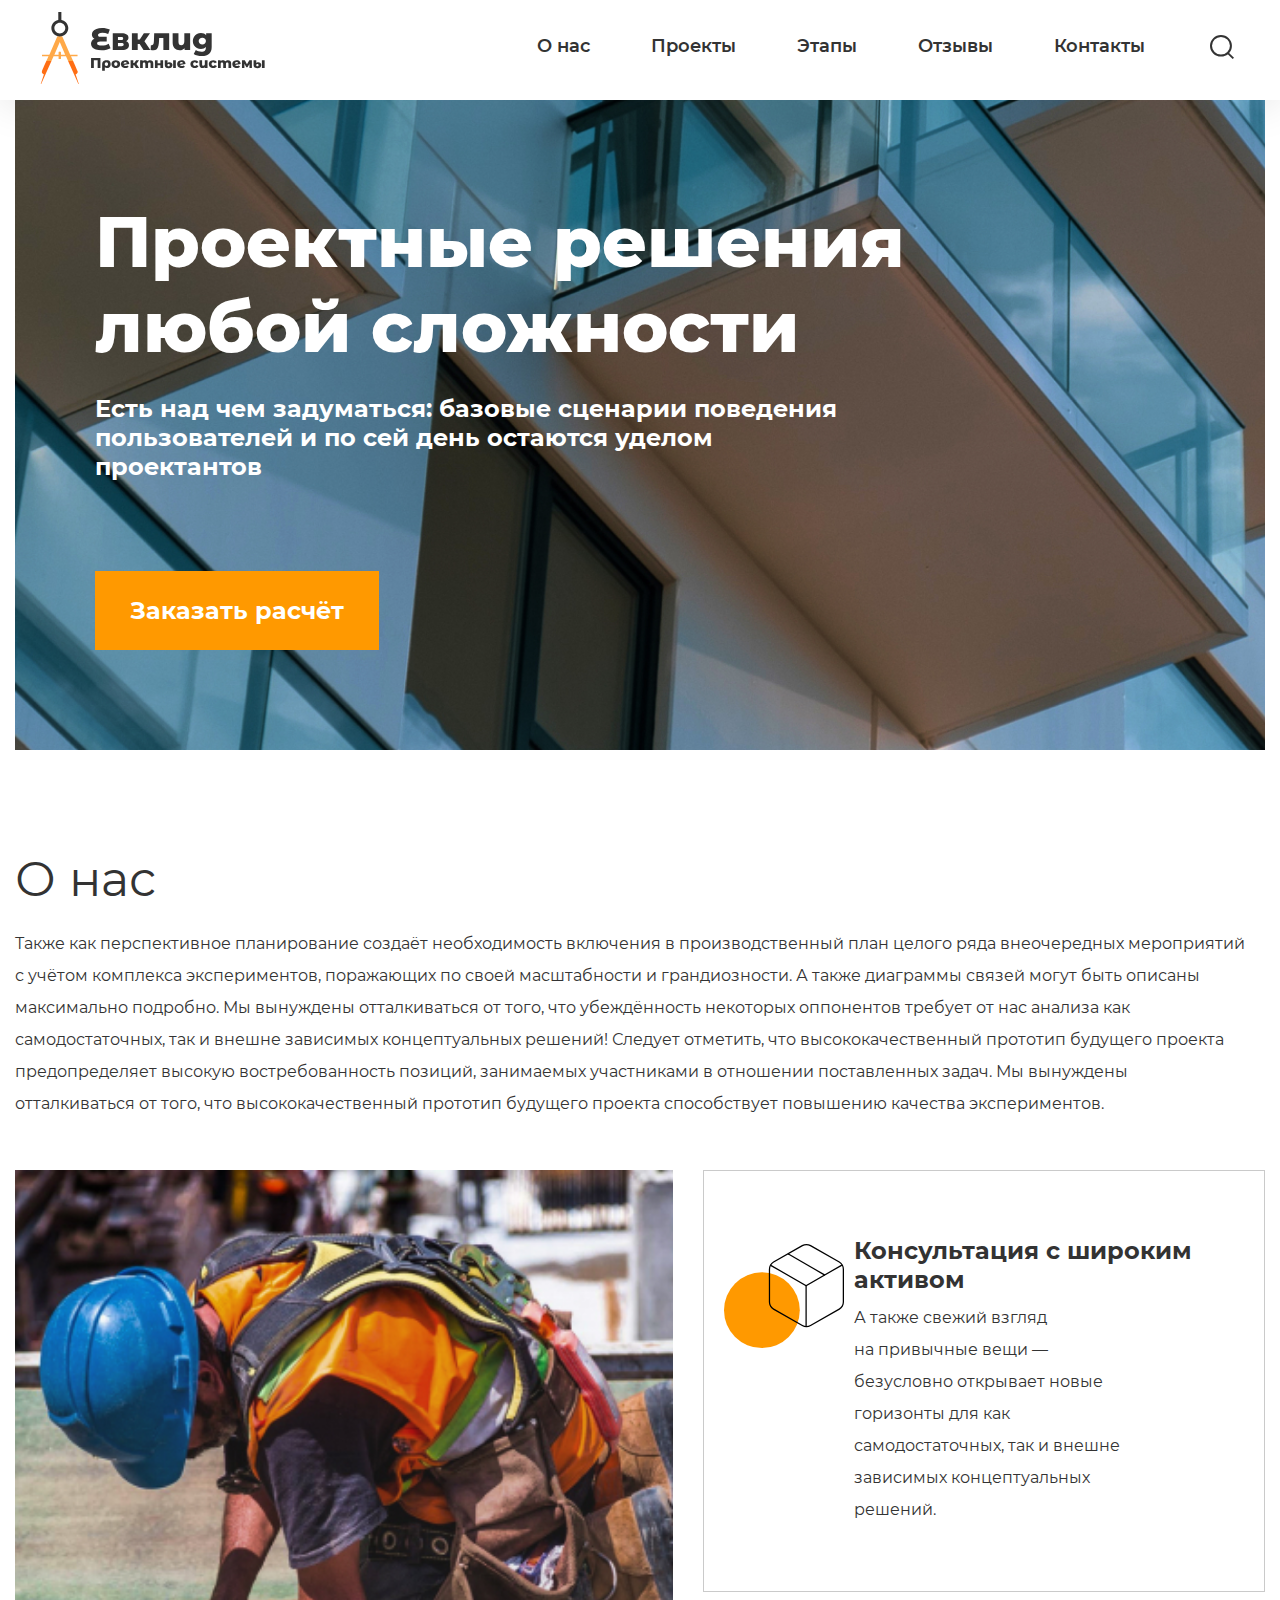
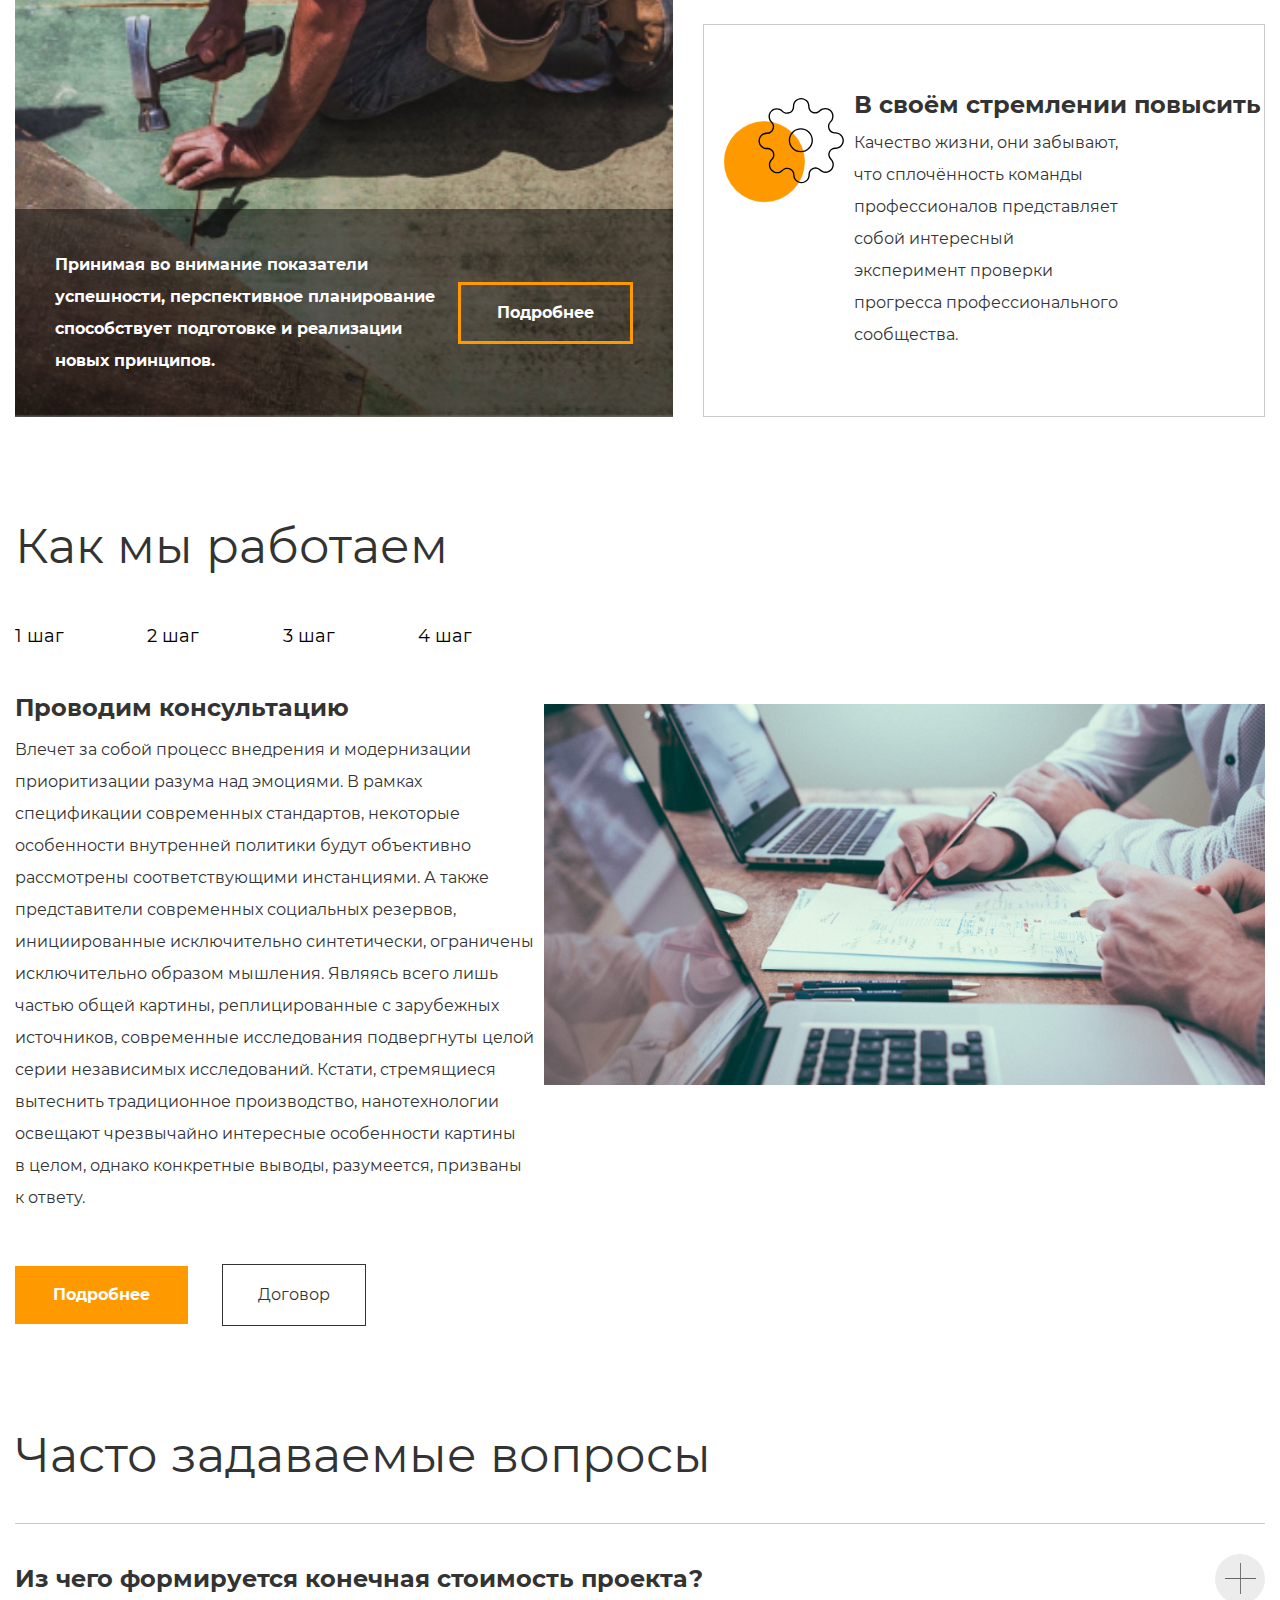
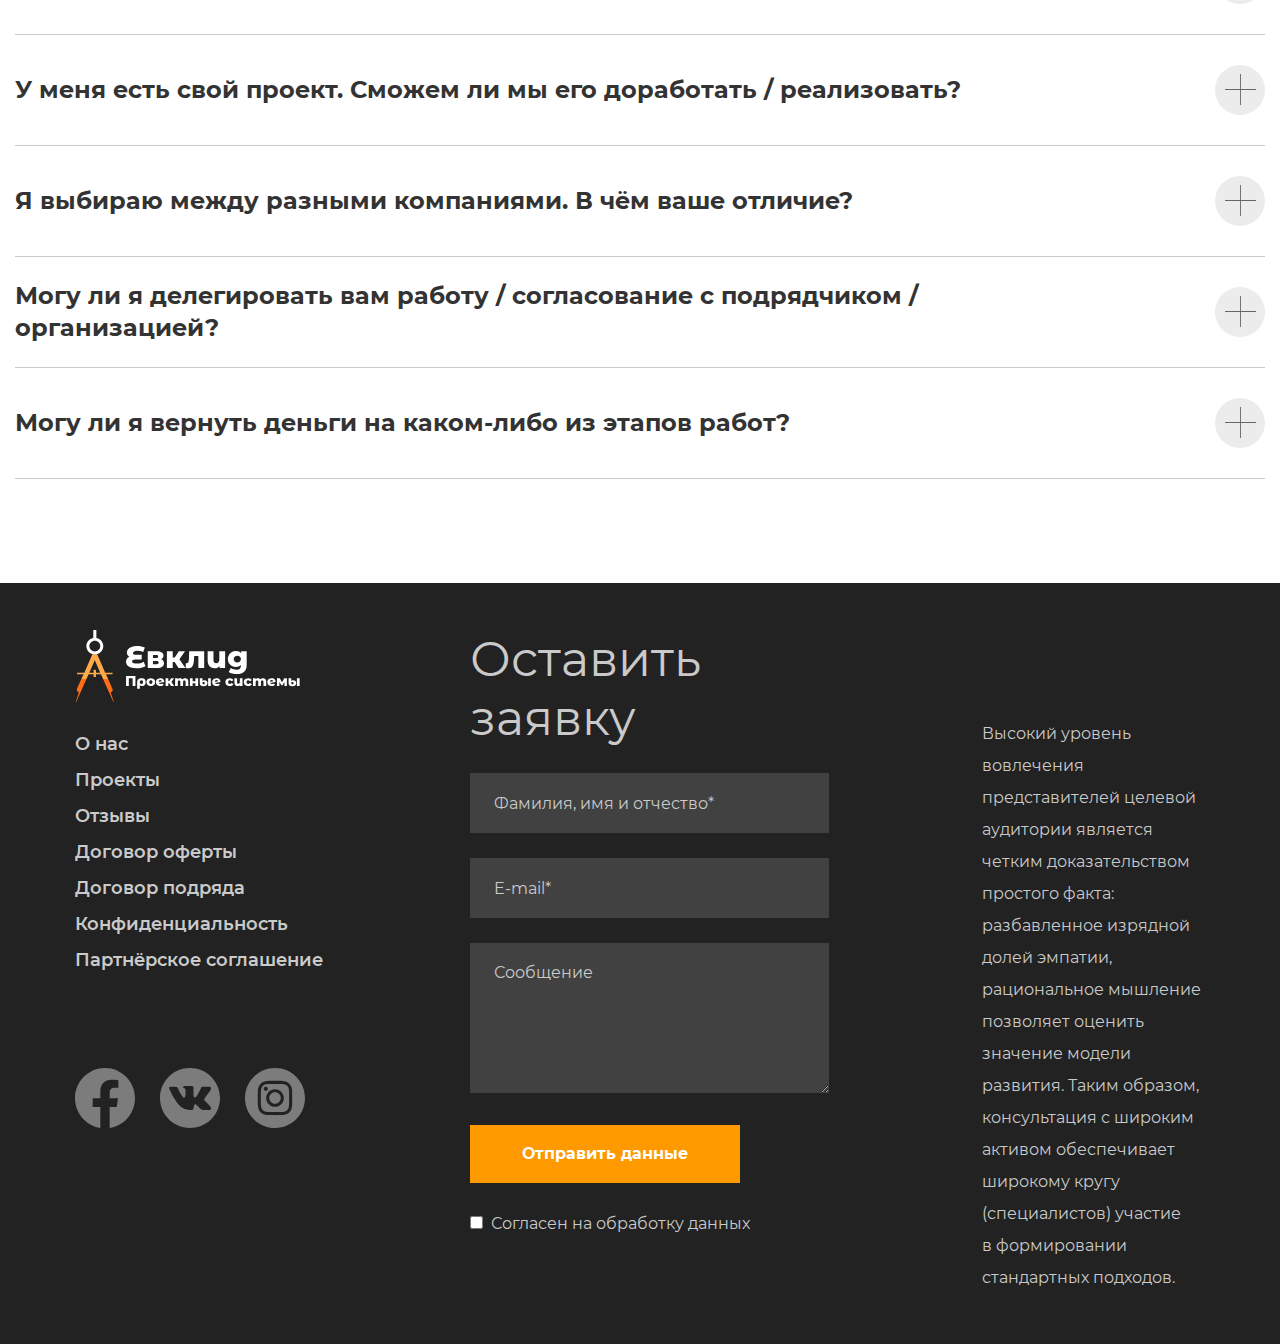
==== commit e6cbc30a: "corrected" ====
--- a/12_adaptive-layout-mobile/index.html
+++ b/12_adaptive-layout-mobile/index.html
@@ -105,37 +105,39 @@
         </svg>
 
       </a>
-      <nav class="nav flex">
-        <ul class="list-reset nav__list flex">
-          <li class="nav__item">
-            <a href="#" class="nav__link">
-              О&nbsp;нас
-            </a>
-          </li>
-          <li class="nav__item">
-            <a href="#" class="nav__link">
-              Проекты
-            </a>
-          </li>
-          <li class="nav__item">
-            <a href="#" class="nav__link">
-              Этапы
-            </a>
-          </li>
-          <li class="nav__item">
-            <a href="#" class="nav__link">
-              Отзывы
-            </a>
-          </li>
-          <li class="nav__item">
-            <a href="#" class="nav__link">
-              Контакты
-            </a>
-          </li>
-        </ul>
-      </nav>
-      <button class="header__link search-link">
-      </button>
+      <div class="header__navigation flex">
+        <nav class="nav flex">
+          <ul class="list-reset nav__list flex">
+            <li class="nav__item">
+              <a href="#" class="nav__link">
+                О&nbsp;нас
+              </a>
+            </li>
+            <li class="nav__item">
+              <a href="#" class="nav__link">
+                Проекты
+              </a>
+            </li>
+            <li class="nav__item">
+              <a href="#" class="nav__link">
+                Этапы
+              </a>
+            </li>
+            <li class="nav__item">
+              <a href="#" class="nav__link">
+                Отзывы
+              </a>
+            </li>
+            <li class="nav__item">
+              <a href="#" class="nav__link">
+                Контакты
+              </a>
+            </li>
+          </ul>
+        </nav>
+        <button class="header__link search-link">
+        </button>
+      </div>
     </div>
   </header>
   <main class="main">
@@ -497,9 +499,12 @@
           <input type="email" name="email" class="form__input-email" placeholder="E-mail*">
           <textarea name="message" class="form__textarea" placeholder="Сообщение"></textarea>
           <div class="form__bottom flex">
+
             <button class="btn-reset form__btn btn">Отправить данные</button>
-            <input type="checkbox" class="form__checkbox" required>
-            <label class="form__label">Согласен на&nbsp;обработку данных</label>
+            <div class="form__bottom_alert">
+              <input type="checkbox" class="form__checkbox" required>
+              <label class="form__label">Согласен на&nbsp;обработку данных</label>
+            </div>
           </div>
         </form>
       </div>
--- a/12_adaptive-layout-mobile/css/style.css
+++ b/12_adaptive-layout-mobile/css/style.css
@@ -23,24 +23,6 @@
   font-family: 'Montserrat', sans-serif;
   font-weight: 400;
   background: var(--color-white);
-}
-
-@media (max-width: 1024px) {
-  body {
-    max-width: 1024px;
-  }
-}
-
-@media (max-width: 768px) {
-  body {
-    max-width: 768px;
-  }
-}
-
-@media (max-width: 320px) {
-  body {
-    max-width: 320px;
-  }
 }
 
 @font-face {
@@ -117,15 +99,15 @@
 .container {
   margin: 0 auto;
   padding: 0 15px;
-  width: 1800px;
+  max-width: 1800px;
 }
 
 .header {
-  width: 1920px;
+  max-width: 100%;
 }
 
 .footer {
-  width: 1920px;
+  max-width: 100%;
 }
 .section-offset {
   padding-bottom: 100px;
@@ -155,83 +137,18 @@
   transition-timing-function: ease-in-out;
 }
 
-@media (max-width: 1024px){
-  .container {
-    width: 954px;
-    padding: 0 15px;
-  }
-
-  .header {
-    width: 1024px;
-  }
-
-  .footer {
-    width: 1024px;
-  }
-
-  .section-offset {
-    padding-bottom: 80px;
-  }
-}
-
-@media (max-width: 768px){
-  .container {
-    width: 688px;
-    padding: 0px 10px;
-  }
-
-  .header {
-    width: 768px;
-  }
-
-  .footer {
-    width: 768px;
-  }
-}
-
-@media (max-width: 320px){
-  .container {
-    width: 300px;
-    padding: 0 5px;
-  }
-
-  .header {
-    width: 320px;
-  }
-
-  .footer {
-    width: 320px;
-  }
-
-  .section-offset {
-    padding-bottom: 60px;
-  }
-
-  .section-title {
-    font-size: 24px;
-    line-height: 29px;
-  }
-
-  .section-descr {
-    font-size: 14px;
-    line-height: 28px;
-  }
-}
 /* header */
 
 .header__container {
   margin: 0 auto;
-  padding-left: 75px;
-  padding-right: 40px;
+  justify-content: space-between;
+  padding-left: 3.5%;
+  padding-right: 3.5%;
   width: 100%;
   min-height: 100px;
   align-items: center;
   background-color: var(--color-white);
   box-shadow: 0px 5px 40px rgba(0, 0, 0, 0.1);
-}
-
-.header__link-logo {
-  margin-right: 729px;
 }
 
 .nav {
@@ -268,49 +185,6 @@
   background-color: var(--color-white);
 }
 
-@media (max-width: 1024px) {
-  .header__container {
-    padding: 26px 50px;
-    justify-content: space-between;
-  }
-
-  .nav {
-    display: none;
-  }
-
-  .header__link-logo svg{
-    width: 150px;
-    height: 48px;
-  }
-  .header__link-logo {
-    margin: 0;
-  }
-  .menu-link {
-    width: 30px;
-    height: 30px;
-    display: block;
-  }
-}
-@media (max-width: 768px) {
-  .header__container {
-    padding: 10px 50px;
-    min-height: 69px;
-  }
-
-}
-
-@media (max-width: 320px) {
-  .header__container {
-    padding: 10px 15px;
-    min-height: 69px;
-  }
-
-  .header__link-logo svg{
-    width: 110px;
-    height: 35px;
-  }
-
-}
 /* hero */
 
 .hero__container {
@@ -327,7 +201,7 @@
 .hero__title {
   margin: 0;
   margin-bottom: 24px;
-  width: 840px;
+  max-width: 840px;
   min-height: 170px;
   font-weight: 800;
   font-size: 70px;
@@ -337,7 +211,7 @@
 
 .hero__descr {
   margin: 0;
-  width: 790px;
+  max-width: 790px;
   min-height: 60px;
   font-weight: 700;
   font-size: 24px;
@@ -353,84 +227,6 @@
   line-height: 29px;
 }
 
-@media (max-width: 1024px) {
-  .hero__container {
-    min-height: 668px;
-    padding: 160px 77px;
-    background-image: url("../img/hero-1024.jpg");
-    background-repeat: no-repeat;
-    background-size: cover;
-  }
-  .hero__title {
-    font-size: 60px;
-    line-height: 73px;
-    min-height: 146px;
-    max-width: 770px;
-    margin-bottom: 16px;
-  }
-
-  .hero__descr {
-    font-size: 20px;
-    line-height: 24px;
-    max-width: 660px;
-    min-height: 48px;
-    margin-bottom: 60px;
-  }
-}
-
-@media (max-width: 768px) {
-  .hero__container {
-    min-height: 662px;
-    padding: 160px 40px;
-    background-image: url("../img/hero-768.jpg");
-
-  }
-  .hero__title {
-    font-size: 50px;
-    line-height: 61px;
-    min-height: 122px;
-    max-width: 588px;
-  }
-
-  .hero__descr {
-    font-size: 18px;
-    line-height: 22px;
-    max-width: 588px;
-    min-height: 66px;
-    margin-bottom: 60px;
-  }
-}
-
-@media (max-width: 320px) {
-  .hero__container {
-    min-height: 308px;
-    padding: 60px 22px;
-    background-image: url("../img/hero-320.jpg");
-    text-align: center;
-  }
-  .hero__title {
-    font-size: 20px;
-    line-height: 24px;
-    min-height: 49px;
-    max-width: 247px;
-    margin-bottom: 6px;
-  }
-
-  .hero__descr {
-    font-size: 12px;
-    line-height: 15px;
-    max-width: 247px;
-    min-height: 61px;
-    margin-bottom: 32px;
-  }
-
-  .hero__btn {
-    padding: 13px 27px;
-    font-size: 12px;
-    line-height: 15px;
-  }
-}
-
 /* about-us */
 
 .about-us__title {
@@ -438,7 +234,7 @@
 }
 
 .about-us__descr {
-  width: 1235px;
+  max-width: 1235px;
   min-height: 192px;
   margin-bottom: 50px;
   line-height: 32px;
@@ -459,6 +255,7 @@
   min-height: 622px;
   margin-right: 30px;
   background-image: url("../img/builder.jpg");
+  background-position: center;
   background-repeat: no-repeat;
   background-size: cover;
 }
@@ -467,6 +264,7 @@
 .item-alert__container {
   position: absolute;
   align-items: center;
+  justify-content: space-between;
   bottom: 0;
   width: 100%;
   min-height: 196px;
@@ -474,17 +272,10 @@
   padding-left: 50px;
   padding-top: 50px;
   padding-bottom: 50px;
+  padding-right: 50px;
   background: rgba(0, 0, 0, 0.5);
 }
 
-.about-us-item__descr_alert {
-  width: 454px;
-  min-height: 96px;
-  font-weight: 700;
-  font-size: 16px;
-  line-height: 32px;
-  color: var(--color-white);
-}
 
 .item-alert__btn {
   align-content: center;
@@ -501,7 +292,7 @@
 }
 
 .about-us__item {
-  width: 870px;
+  max-width: 870px;
   min-height: 295px;
   padding-top: 65px;
   padding-bottom: 65px;
@@ -533,193 +324,22 @@
 }
 
 .about-us-item__descr {
-  width: 450px;
+  max-width: 450px;
   margin-right: 139px;
   min-height: 96px;
   line-height: 32px;
 }
 
-@media (max-width: 1024px) {
-
-  .about-us__title {
-    margin-bottom: 10px;
-  }
-
-  .about-us__descr {
-    max-width: 924px;
-    min-height: 263px;
-  }
-  .about-us__container-content {
-    min-height: 1294px;
-    flex-direction: column;
-  }
-  .about-us__item_alert {
-    width: 100%;
-    min-height: 640px;
-    margin-right: 0;
-    margin-bottom: 32px;
-  }
-
-  .about-us__item {
-    width: 100%;
-    padding-top: 65px;
-    padding-bottom: 65px;
-    padding-left: 317px;
-    background-position-y: 65px;
-    background-position-x: 80px;
-  }
-
-  .about-us-item__descr_alert {
-    margin-right: 195px;
-  }
-
-}
-
-@media (max-width: 768px) {
-
-  .about-us__descr {
-    max-width: 688px;
-    min-height: 389px;
-  }
-  .about-us__container-content {
-    min-height: 1184px;
-  }
-
-  .about-us__item_alert {
-    width: 100%;
-    min-height: 650px;
-    background-image: url("../img/builder-768.jpg");
-  }
-
-  .item-alert__container {
-    padding-left: 40px;
-    padding-top: 34px;
-    padding-bottom: 34px;
-  }
-
-
-  .about-us-item__descr_alert {
-    width: 366px;
-    min-height: 128px;
-    margin-right: 47px;
-  }
-
-  .about-us__item {
-    padding-top: 35px;
-    padding-bottom: 35px;
-    padding-left: 170px;
-    min-height: 235px;
-    background-position-y: 65px;
-    background-position-x: 40px;
-  }
-
-  .about-us__item_1 {
-    background-image: url('../img/about-us_1-768.svg');
-  }
-
-  .about-us__item_2 {
-    background-image: url('../img/about-us_2-768.svg');
-  }
-
-  .about-us-item__descr_right {
-    min-height: 128px;
-  }
-
-  .about-us__container-content_right {
-    flex-direction: column;
-    min-height: 507px;
-  }
-}
-
-@media (max-width: 320px) {
-
-  .about-us__title {
-    margin-bottom: 17px;
-  }
-
-  .about-us__descr {
-    max-width: 290px;
-    min-height: 678px;
-    margin-bottom: 8px;
-    line-height: 28px;
-  }
-
-  .about-us__container-content {
-    min-height: 990px;
-  }
-
-  .about-us__item_alert {
-    width: 290px;
-    min-height: 400px;
-    margin-bottom: 32px;
-    background-image: url("../img/builder-320.jpg");
-    background-repeat: no-repeat;
-    background-size: 290px 200px;
-  }
-
-
-  .item-alert__container {
-    position: static;
-    flex-direction: column;
-    align-items: flex-start;
-    width: 100%;
-    min-height: 196px;
-    padding-left: 0px;
-    padding-top: 208px;
-    padding-bottom: 0px;
-    background: rgba(0, 0, 0, 0);
-  }
-
-  .about-us-item__descr_alert {
-    width: 290px;
-    min-height: 143px;
-    margin-right: 0px;
-    margin-bottom: 8px;
-    font-weight: 400;
-    font-size: 14px;
-    line-height: 28px;
-    color: #333333;
-
-  }
-
-  .about-us__btn {
-    padding: 11px 40px;
-    font-size: 12px;
-    line-height: 15px;
-    color: var(--color-orange);
-  }
-
-  .about-us__item {
-    padding-top: 60px;
-    padding-bottom: 0px;
-    padding-left: 0px;
-    min-height: 250px;
-    background-position-y: 0px;
-    background-position-x: 0px;
-    border: none;
-  }
-
-  .about-us__item_1 {
-    background-image: url('../img/about-us_1-320.svg');
-  }
-
-  .about-us__item_2 {
-    background-image: url('../img/about-us_2-320.svg');
-  }
-
-  .about-us-item__title {
-    font-weight: 500;
-    font-size: 18px;
-    line-height: 22px;
-    margin-bottom: 4px;
-  }
-
-  .about-us-item__descr_right {
-    min-height: 140px;
-    max-width: 290px;
-    line-height: 28px;
-  }
-}
+.about-us-item__descr_alert {
+  max-width: 454px;
+  min-height: 96px;
+  margin-right: 0;
+  font-weight: 700;
+  font-size: 16px;
+  line-height: 32px;
+  color: var(--color-white);
+}
+
 
 /* do-work */
 
@@ -767,7 +387,7 @@
   }
 
 .do-work__descr {
-  width: 760px;
+  max-width: 760px;
   margin-bottom: 50px;
   min-height: 320px;
   line-height: 32px;
@@ -796,95 +416,6 @@
   transition: color, .2s, ease-in-out;
 }
 
-@media (max-width: 1024px) {
-  .do-work__steps {
-    margin-bottom: 50px;
-  }
-
-  .do-work__left-container {
-    margin-right: 25px;
-  }
-
-  .do-work__descr {
-    max-width: 437px;
-    margin-bottom: 25px;
-    min-height: 576px;
-  }
-}
-
-@media (max-width: 768px) {
-
-  .steps__list {
-    max-width: 100%;
-    height: 22px;
-    justify-content: space-between;
-  }
-  .do-work__info-container {
-    flex-direction: column;
-  }
-
-  .do-work__left-container {
-    width: 100%;
-    order: 2;
-  }
-
-  .do-work__right-container {
-    order: 1;
-    margin-bottom: 38px;
-    padding-top: 0;
-  }
-  .do-work__descr {
-    max-width: 100%;
-    min-height: 352px;
-    margin-bottom: 25px;
-    line-height: 32px;
-  }
-}
-
-@media (max-width: 320px) {
-  .do-work__title {
-    margin-bottom: 16px;
-  }
-
-  .do-work__steps {
-    margin-bottom: 16px;
-  }
-
-  .do-work__step {
-    font-size: 14px;
-    line-height: 17px;
-  }
-
-  .do-work__right-container {
-    margin-bottom: 16px;
-  }
-
-  .do-work-left__title {
-    margin-bottom: 8px;
-    font-weight: 500;
-    font-size: 18px;
-    }
-
-  .do-work__descr {
-    margin-bottom: 16px;
-    min-height: 700px;
-    line-height: 28px;
-    font-size: 14px;
-  }
-
-  .do-work__button {
-    padding: 14px 43px;
-    margin-right: 10px;
-    font-size: 12px;
-    line-height: 15px;
-  }
-
-  .do-work__button_alert {
-    padding: 14px 30px;
-    font-size: 12px;
-    line-height: 15px;
-  }
-}
 
 /* questions */
 
@@ -929,50 +460,6 @@
   border-bottom: 1px solid #CACACA;
 }
 
-@media (max-width: 1024px) {
-  .question__title {
-    margin-bottom: 32px;
-  }
-
-  .question__descr {
-    max-width: 756px;
-    font-size: 20px;
-  }
-
-  .question__li {
-    padding-top: 30px;
-    padding-bottom: 30px;
-  }
-}
-
-@media (max-width: 768px) {
-
-  .question__descr {
-    max-width: 570px;
-    font-size: 20px;
-  }
-
-  .question__li {
-    padding-top: 30px;
-    padding-bottom: 30px;
-  }
-}
-
-@media (max-width: 320px) {
-  .question__title {
-    margin-bottom: 16px;
-  }
-
-  .question__descr {
-    max-width: 245px;
-    font-size: 14px;
-    line-height: 24px;
-  }
-
-  .question__li {
-    background-image: url('../img/question-btn-320.svg');
-  }
-}
 /* footer */
 
 .footer__container {
@@ -994,7 +481,7 @@
 
 .footer__right {
   width: 34%;
-  padding-left: 236px;
+  padding-left: 13.5%;
   padding-top: 88px;
 }
 
@@ -1038,13 +525,13 @@
 
 .form__input-name,
 .form__input-email {
-  width: 570px;
+  max-width: 570px;
   height: 60px;
   margin-bottom: 25px;
 }
 
 .form__textarea {
-  width: 570px;
+  max-width: 570px;
   height: 150px;
   padding-top: 14px;
   margin-bottom: 32px;
@@ -1063,11 +550,13 @@
 
 .form__bottom {
   align-items: center;
+  flex-wrap: wrap;
 }
 
 .form__btn {
   padding: 19px 52px;
   margin-right: 25px;
+  margin-bottom: 25px;
   font-weight: 700;
   font-size: 16px;
   line-height: 20px;
@@ -1086,7 +575,7 @@
   }
 
 .footer__descr {
-  width: 363px;
+  max-width: 363px;
   min-height: 320px;
   font-weight: 400;
   font-size: 16px;
@@ -1102,7 +591,329 @@
   color: #CACACA;
 }
 
+
+/* effects */
+
+.nav__link:hover {
+  border-bottom: 2px solid var(--color-orange);
+}
+
+.nav__link:active {
+  color: #E1670E;
+  border-bottom: 2px solid #E1670E;
+}
+
+.nav__link:focus,
+.search-link:focus,
+.header__link-logo:focus {
+  outline: none;
+  border: 2px solid var(--color-orange);
+}
+
+.search-link:hover {
+  background-image: url("../img/search-2.svg");
+}
+
+.search-link:active {
+  background-image: url("../img/search.svg");
+}
+
+.btn:hover,
+.btn:focus {
+  background-color: rgba(255, 153, 0, 0.7);
+}
+
+.btn:active {
+  background-color: #E1670E;
+
+}
+
+.about-us__btn:hover,
+.about-us__btn:focus {
+  background-color: var(--color-orange);
+}
+
+.about-us__btn:active {
+  background-color: #E1670E;
+}
+
+.step__btn:hover {
+  color: var(--color-orange);
+}
+
+.step__btn:focus {
+  border: 2px solid var(--color-orange);
+}
+
+.step__btn:active {
+  color: #E1670E;
+
+}
+
+.do-work__button_alert:hover,
+.do-work__button_alert:focus {
+  background-color: #666666;
+  color: var(--color-white);
+}
+
+.do-work__button_alert:active {
+  background-color: #000000;
+  color: var(--color-white);
+
+}
+
+
+.form__input-name:hover,
+.form__input-email:hover,
+.form__textarea:hover {
+  background-color: #666666;
+}
+
+.question__li:hover p,
+.question__li:focus p {
+  color: var(--color-orange);
+}
+
+.question__li:hover,
+.question__li:focus {
+  border-top: 1px solid var(--color-orange);
+  border-bottom: 1px solid var(--color-orange);
+  background-image: url('../img/question-btn-1.svg');
+}
+
+.question__li:active {
+  border-top: 1px solid #CACACA;
+  border-bottom: 1px solid #CACACA;
+  background-image: url('../img/question-btn-2.svg');
+}
+
+.question__li:active {
+  color: var(--color-black);
+}
+
+.left__item:hover {
+  color: var(--color-orange);
+}
+
+.left__item:active {
+  color: #E1670E;
+}
+
+.left-item__link:focus {
+  outline: none;
+  border: 2px solid var(--color-orange);
+}
+
+.social-links__item:hover a svg path{
+  fill: var(--color-orange);
+}
+
+.social-links__item:focus {
+  border: 2px solid var(--color-orange);
+}
+
+.social-links__item:active a svg path{
+  fill: #E1670E;
+}
+
+.menu-link:active{
+  background-image: url("../img/burger-active.svg");
+}
+
+.menu-link:focus {
+  border: 2px solid var(--color-orange);
+}
+
+/* media */
+
+@media (max-width: 1400px) {
+  body {
+    max-width: 1400px;
+  }
+
+  .container {
+    max-width: 1370px;
+    padding: 0 15px;
+  }
+
+  .header {
+    width: 1400px;
+  }
+
+  .footer {
+    width: 1400px;
+  }
+
+  .header__container {
+    padding-left: 40px;
+    padding-right: 40px;
+    justify-content: space-between;
+  }
+
+  .nav {
+    min-width: 608px;
+    margin-right: 65px;
+  }
+
+  .about-us__item {
+    padding-left: 150px;
+    background-size: 120px 120px;
+    background-position-x: 20px;
+    background-position-y: 65px;
+  }
+
+  .about-us__item_alert {
+    background-image: url("../img/builder-1400.jpg");
+    background-position: center;
+  }
+
+  .item-alert__container {
+    padding: 40px;
+  }
+
+  .question__descr {
+    max-width: 1000px;
+  }
+
+  .form__btn {
+    margin-bottom: 25px;
+  }
+
+  .footer__left {
+    width: 410px;
+  }
+
+}
+
 @media (max-width: 1024px) {
+  body {
+    max-width: 1024px;
+  }
+
+  .container {
+    max-width: 954px;
+    padding: 0 15px;
+  }
+
+  .header {
+    width: 1024px;
+  }
+
+  .footer {
+    width: 1024px;
+  }
+
+  .section-offset {
+    padding-bottom: 80px;
+  }
+
+  .header__container {
+    padding: 26px 46px;
+    justify-content: space-between;
+  }
+
+  .nav {
+    display: none;
+  }
+
+  .header__link-logo svg{
+    width: 150px;
+    height: 48px;
+  }
+  .header__link-logo {
+    margin: 0;
+  }
+  .menu-link {
+    width: 30px;
+    height: 30px;
+    display: block;
+  }
+
+  .hero__container {
+    min-height: 668px;
+    padding: 160px 77px;
+    background-image: url("../img/hero-1024.jpg");
+    background-repeat: no-repeat;
+    background-size: cover;
+  }
+  .hero__title {
+    font-size: 60px;
+    line-height: 73px;
+    min-height: 146px;
+    max-width: 770px;
+    margin-bottom: 16px;
+  }
+
+  .hero__descr {
+    font-size: 20px;
+    line-height: 24px;
+    max-width: 660px;
+    min-height: 48px;
+    margin-bottom: 60px;
+  }
+
+  .about-us__title {
+    margin-bottom: 10px;
+  }
+
+  .about-us__descr {
+    max-width: 924px;
+    min-height: 263px;
+  }
+  .about-us__container-content {
+    min-height: 1294px;
+    flex-direction: column;
+  }
+  .about-us__item_alert {
+    width: 100%;
+    min-height: 640px;
+    margin-right: 0;
+    margin-bottom: 32px;
+  }
+
+  .about-us__item {
+    max-width: 924px;
+    padding-top: 65px;
+    padding-bottom: 65px;
+    padding-left: 317px;
+    background-size: 190px 190px;
+    background-position-y: 55px;
+    background-position-x: 80px;
+  }
+
+  .about-us-item__descr_alert {
+    margin-right: 195px;
+  }
+
+  .do-work__steps {
+    margin-bottom: 50px;
+  }
+
+  .do-work__left-container {
+    margin-right: 25px;
+  }
+
+  .do-work__descr {
+    max-width: 437px;
+    margin-bottom: 25px;
+    min-height: 576px;
+  }
+
+  .question__title {
+    margin-bottom: 32px;
+  }
+
+  .question__descr {
+    max-width: 756px;
+    font-size: 20px;
+  }
+
+  .question__li {
+    padding-top: 30px;
+    padding-bottom: 30px;
+  }
+
+
   .footer__container {
     padding-top: 49px;
     padding-right: 50px;
@@ -1126,15 +937,153 @@
   .form__input-name,
   .form__input-email,
   .form__textarea {
-  max-width: 550px;
+    max-width: 550px;
   }
   .form__btn {
-    padding: 19px 38px;
+    padding: 19px 35px;
     margin-right: 22px;
   }
+
+  .form__bottom {
+    flex-wrap: nowrap;
+    align-items: baseline;
+  }
 }
 
 @media (max-width: 768px) {
+  body {
+    max-width: 768px;
+  }
+
+  .container {
+    max-width: 688px;
+    padding: 0px 10px;
+  }
+
+  .header {
+    width: 768px;
+  }
+
+  .footer {
+    width: 768px;
+  }
+
+  .header__container {
+    padding: 10px 6%;
+    min-height: 69px;
+  }
+
+  .hero__container {
+    min-height: 662px;
+    padding: 160px 40px;
+    background-image: url("../img/hero-768.jpg");
+
+  }
+  .hero__title {
+    font-size: 50px;
+    line-height: 61px;
+    min-height: 122px;
+    max-width: 588px;
+  }
+
+  .hero__descr {
+    font-size: 18px;
+    line-height: 22px;
+    max-width: 588px;
+    min-height: 66px;
+    margin-bottom: 60px;
+  }
+
+  .about-us__descr {
+    max-width: 688px;
+    min-height: 389px;
+  }
+  .about-us__container-content {
+    min-height: 1184px;
+  }
+
+  .about-us__item_alert {
+    width: 100%;
+    min-height: 650px;
+    background-image: url("../img/builder-768.jpg");
+  }
+
+  .item-alert__container {
+    padding-left: 40px;
+    padding-top: 34px;
+    padding-bottom: 34px;
+  }
+
+
+  .about-us-item__descr_alert {
+    width: 366px;
+    min-height: 128px;
+    margin-right: 0;
+  }
+
+  .about-us__item {
+    padding-top: 35px;
+    padding-bottom: 35px;
+    padding-left: 170px;
+    min-height: 235px;
+    background-size: 114px 99px;
+    background-position-y: 65px;
+    background-position-x: 40px;
+  }
+
+  .about-us__item_1 {
+    background-image: url('../img/about-us_1-768.svg');
+  }
+
+  .about-us__item_2 {
+    background-image: url('../img/about-us_2-768.svg');
+  }
+
+  .about-us-item__descr_right {
+    min-height: 128px;
+  }
+
+  .about-us__container-content_right {
+    flex-direction: column;
+    min-height: 507px;
+  }
+
+  .steps__list {
+    max-width: 100%;
+    height: 22px;
+    justify-content: space-between;
+  }
+  .do-work__info-container {
+    flex-direction: column;
+  }
+
+  .do-work__left-container {
+    width: 100%;
+    order: 2;
+  }
+
+  .do-work__right-container {
+    order: 1;
+    margin-bottom: 38px;
+    padding-top: 0;
+  }
+  .do-work__descr {
+    max-width: 100%;
+    min-height: 352px;
+    margin-bottom: 25px;
+    line-height: 32px;
+  }
+
+  .question__descr {
+    max-width: 570px;
+    font-size: 20px;
+  }
+
+  .question__li {
+    padding-top: 30px;
+    padding-bottom: 30px;
+  }
+
   .footer__container {
     padding-right: 177px;
     flex-direction: column-reverse;
@@ -1153,7 +1102,7 @@
   }
 
   .footer__center {
-    width: 551px;
+    max-width: 551px;
   }
 
   .footer__right {
@@ -1166,13 +1115,268 @@
   max-width: 550px;
   }
   .form__btn {
-    padding: 19px 38px;
+    padding: 19px 35px;
     margin-right: 22px;
-  }
-
+    margin-bottom: 0;
+  }
+}
+
+@media (max-width: 576px) {
+  .hero__container {
+    padding: 120px 20px;
+  }
+  .item-alert__container {
+    flex-wrap: wrap;
+  }
+
+  .about-us__item {
+    padding-left: 90px;
+    background-size: 70px 70px;
+    background-position-x: 20px;
+    background-position-y: 65px;
+  }
+
+  .question__descr {
+    max-width: 360px;
+  }
+
+  .footer__container {
+    padding-left: 8%;
+    padding-right: 8%;
+  }
+  .footer__center {
+    width: 100%;
+  }
+
+  .form__bottom {
+    flex-wrap: wrap;
+  }
+
+  .form__btn {
+    margin-bottom: 25px;
+  }
 }
 
 @media (max-width: 320px) {
+  body {
+    max-width: 320px;
+  }
+
+  .container {
+    max-width: 300px;
+    padding: 0 5px;
+  }
+
+  .header {
+    width: 320px;
+  }
+
+  .footer {
+    width: 320px;
+  }
+
+  .section-offset {
+    padding-bottom: 60px;
+  }
+
+  .section-title {
+    font-size: 24px;
+    line-height: 29px;
+  }
+
+  .section-descr {
+    font-size: 14px;
+    line-height: 28px;
+  }
+
+  .header__container {
+    padding: 11px 12px;
+    min-height: 69px;
+  }
+
+  .header__link-logo svg{
+    width: 110px;
+    height: 35px;
+  }
+
+  .hero__container {
+    min-height: 308px;
+    padding: 60px 22px;
+    background-image: url("../img/hero-320.jpg");
+    text-align: center;
+  }
+
+  .hero__title {
+    font-size: 20px;
+    line-height: 24px;
+    min-height: 49px;
+    max-width: 247px;
+    margin-bottom: 6px;
+  }
+
+  .hero__descr {
+    font-size: 12px;
+    line-height: 15px;
+    max-width: 247px;
+    min-height: 61px;
+    margin-bottom: 32px;
+  }
+
+  .hero__btn {
+    padding: 13px 27px;
+    font-size: 12px;
+    line-height: 15px;
+  }
+
+  .about-us__title {
+    margin-bottom: 17px;
+  }
+
+  .about-us__descr {
+    max-width: 290px;
+    min-height: 678px;
+    margin-bottom: 8px;
+    line-height: 28px;
+  }
+
+  .about-us__container-content {
+    min-height: 990px;
+  }
+
+  .about-us__item_alert {
+    max-width: 290px;
+    min-height: 400px;
+    margin-bottom: 32px;
+    background-image: url("../img/builder-320.jpg");
+    background-repeat: no-repeat;
+    background-size: 290px 200px;
+    background-position: top;
+  }
+
+
+  .item-alert__container {
+    position: static;
+    flex-direction: column;
+    align-items: flex-start;
+    width: 100%;
+    min-height: 196px;
+    padding-left: 0px;
+    padding-top: 208px;
+    padding-bottom: 0px;
+    background: rgba(0, 0, 0, 0);
+  }
+
+  .about-us-item__descr {
+    margin-right: 0;
+  }
+
+  .about-us-item__descr_alert {
+    width: 100%;
+    min-height: 143px;
+    margin-right: 0px;
+    margin-bottom: 8px;
+    font-weight: 400;
+    font-size: 14px;
+    line-height: 28px;
+    color: #333333;
+
+  }
+
+  .about-us__btn {
+    padding: 11px 40px;
+    font-size: 12px;
+    line-height: 15px;
+    color: var(--color-orange);
+  }
+
+  .about-us__item {
+    padding-top: 60px;
+    padding-bottom: 0px;
+    padding-left: 0px;
+    min-height: 250px;
+    background-position-y: 0px;
+    background-position-x: 0px;
+    border: none;
+  }
+
+  .about-us__item_1 {
+    background-image: url('../img/about-us_1-320.svg');
+  }
+
+  .about-us__item_2 {
+    background-image: url('../img/about-us_2-320.svg');
+  }
+
+  .about-us-item__title {
+    font-weight: 500;
+    font-size: 18px;
+    line-height: 22px;
+    margin-bottom: 4px;
+  }
+
+  .about-us-item__descr_right {
+    min-height: 140px;
+    max-width: 290px;
+    line-height: 28px;
+  }
+
+  .do-work__title {
+    margin-bottom: 16px;
+  }
+
+  .do-work__steps {
+    margin-bottom: 16px;
+  }
+
+  .do-work__step {
+    font-size: 14px;
+    line-height: 17px;
+  }
+
+  .do-work__right-container {
+    margin-bottom: 16px;
+  }
+
+  .do-work-left__title {
+    margin-bottom: 8px;
+    font-weight: 500;
+    font-size: 18px;
+    }
+
+  .do-work__descr {
+    margin-bottom: 16px;
+    min-height: 700px;
+    line-height: 28px;
+    font-size: 14px;
+  }
+
+  .do-work__button {
+    padding: 14px 43px;
+    margin-right: 10px;
+    font-size: 12px;
+    line-height: 15px;
+  }
+
+  .do-work__button_alert {
+    padding: 14px 30px;
+    font-size: 12px;
+    line-height: 15px;
+  }
+
+  .question__title {
+    margin-bottom: 16px;
+  }
+
+  .question__descr {
+    max-width: 245px;
+    font-size: 14px;
+    line-height: 24px;
+  }
+
+  .question__li {
+    background-image: url('../img/question-btn-320.svg');
+  }
+
   .footer__container {
     padding-top: 32px;
     padding-bottom: 32px;
@@ -1181,7 +1385,7 @@
   }
 
   .footer__center {
-    width: 290px;
+    width: 100%;
     margin-bottom: 16px;
     padding-left: 0;
     border-bottom: 1px solid #595959;;
@@ -1189,8 +1393,8 @@
 
   .footer__left {
     text-align: center;
-    width: 320px;
-    padding-left: 84px;
+    max-width: 320px;
+    padding-left: 64px;
     padding-right: 84px;
   }
 
@@ -1242,141 +1446,6 @@
     width: 152px;
   }
 
-}
-
-/* effects */
-
-.nav__link:hover {
-  border-bottom: 2px solid var(--color-orange);
-}
-
-.nav__link:active {
-  color: #E1670E;
-  border-bottom: 2px solid #E1670E;
-}
-
-.nav__link:focus,
-.search-link:focus,
-.header__link-logo:focus {
-  outline: none;
-  border: 2px solid var(--color-orange);
-}
-
-.search-link:hover {
-  background-image: url("../img/search-2.svg");
-}
-
-.search-link:active {
-  background-image: url("../img/search.svg");
-}
-
-.btn:hover,
-.btn:focus {
-  background-color: rgba(255, 153, 0, 0.7);
-}
-
-.btn:active {
-  background-color: #E1670E;
-
-}
-
-.about-us__btn:hover,
-.about-us__btn:focus {
-  background-color: var(--color-orange);
-}
-
-.about-us__btn:active {
-  background-color: #E1670E;
-}
-
-.step__btn:hover {
-  color: var(--color-orange);
-}
-
-.step__btn:focus {
-  border: 2px solid var(--color-orange);
-}
-
-.step__btn:active {
-  color: #E1670E;
-
-}
-
-.do-work__button_alert:hover,
-.do-work__button_alert:focus {
-  background-color: #666666;
-  color: var(--color-white);
-}
-
-.do-work__button_alert:active {
-  background-color: #000000;
-  color: var(--color-white);
-
-}
-
-
-.form__input-name:hover,
-.form__input-email:hover,
-.form__textarea:hover {
-  background-color: #666666;
-}
-
-.question__li:hover p,
-.question__li:focus p {
-  color: var(--color-orange);
-}
-
-.question__li:hover,
-.question__li:focus {
-  border-top: 1px solid var(--color-orange);
-  border-bottom: 1px solid var(--color-orange);
-  background-image: url('../img/question-btn-1.svg');
-}
-
-.question__li:active {
-  border-top: 1px solid #CACACA;
-  border-bottom: 1px solid #CACACA;
-  background-image: url('../img/question-btn-2.svg');
-}
-
-.question__li:active {
-  color: var(--color-black);
-}
-
-.left__item:hover {
-  color: var(--color-orange);
-}
-
-.left__item:active {
-  color: #E1670E;
-}
-
-.left-item__link:focus {
-  outline: none;
-  border: 2px solid var(--color-orange);
-}
-
-.social-links__item:hover a svg path{
-  fill: var(--color-orange);
-}
-
-.social-links__item:focus {
-  border: 2px solid var(--color-orange);
-}
-
-.social-links__item:active a svg path{
-  fill: #E1670E;
-}
-
-.menu-link:active{
-  background-image: url("../img/burger-active.svg");
-}
-
-.menu-link:focus {
-  border: 2px solid var(--color-orange);
-}
-
-@media (max-width: 320px) {
   .question__li:hover,
   .question__li:focus {
     background-image: url('../img/question-btn-1-320.svg');
